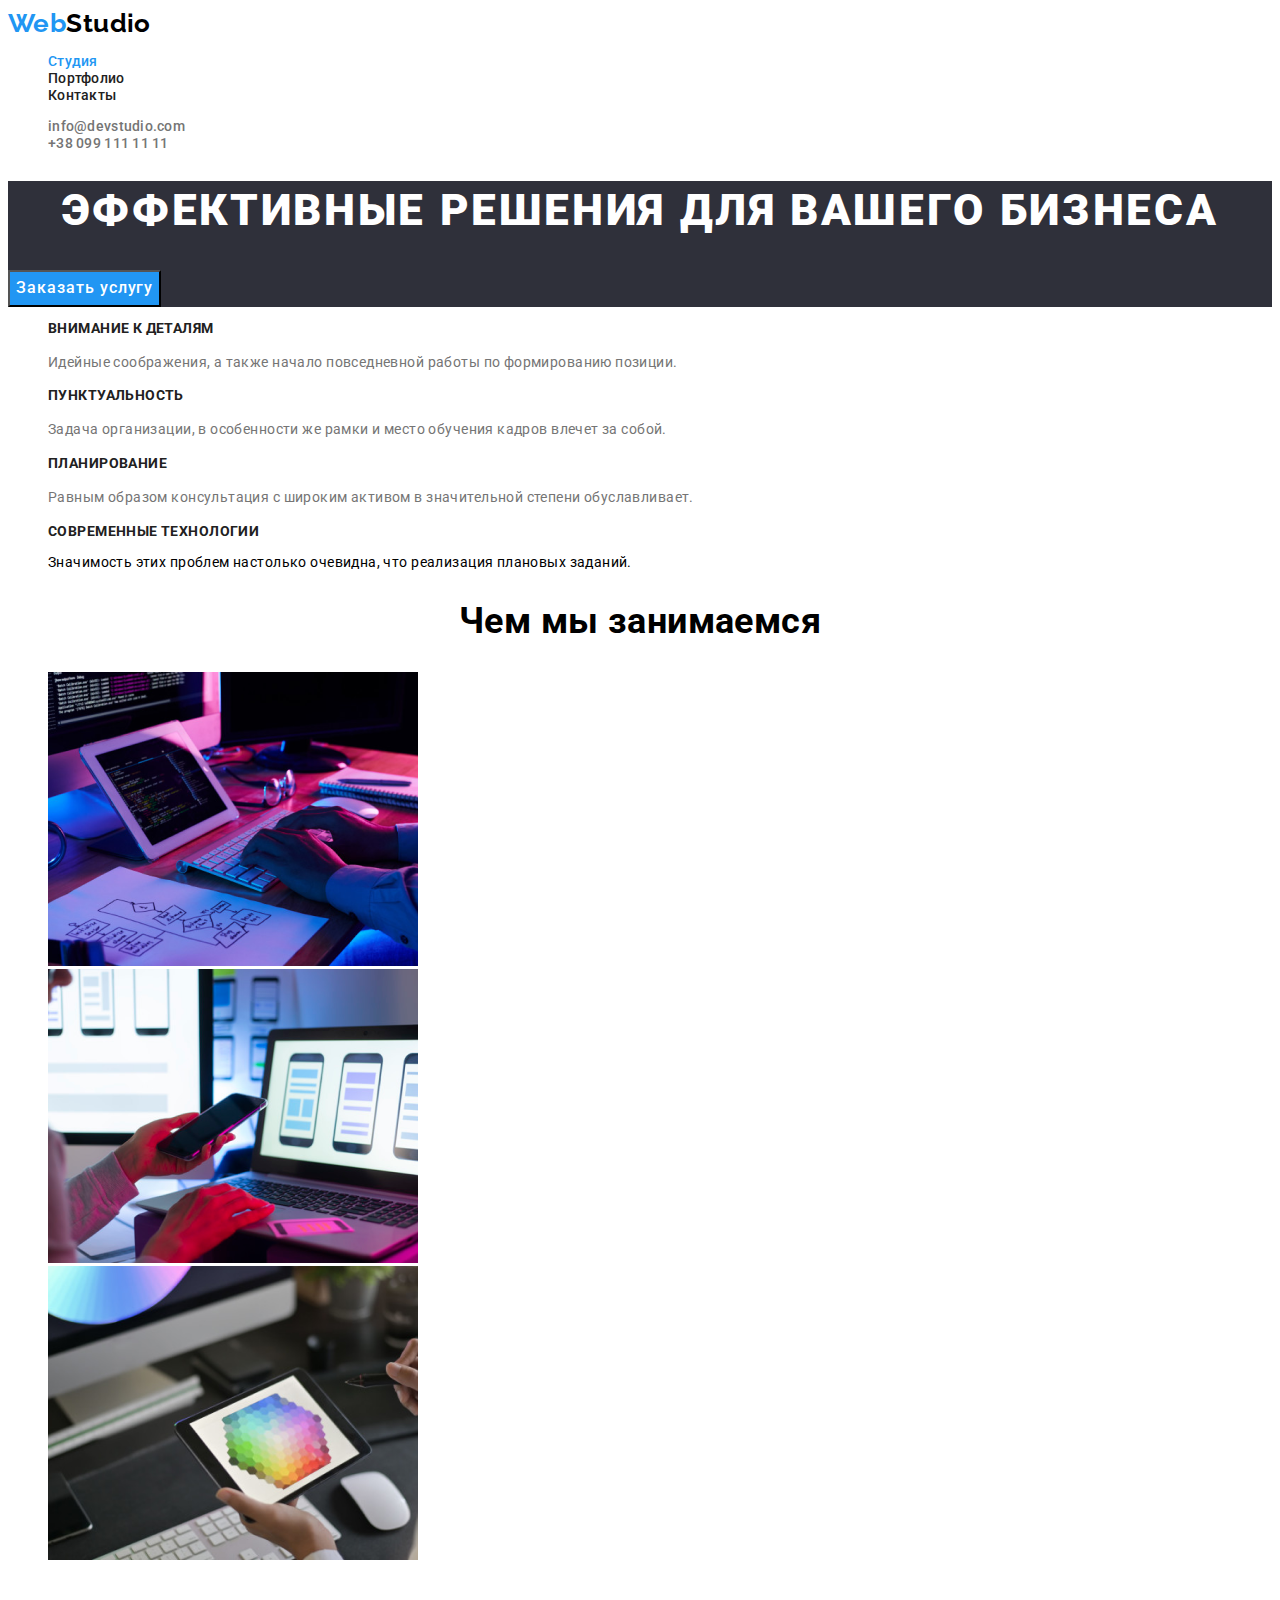
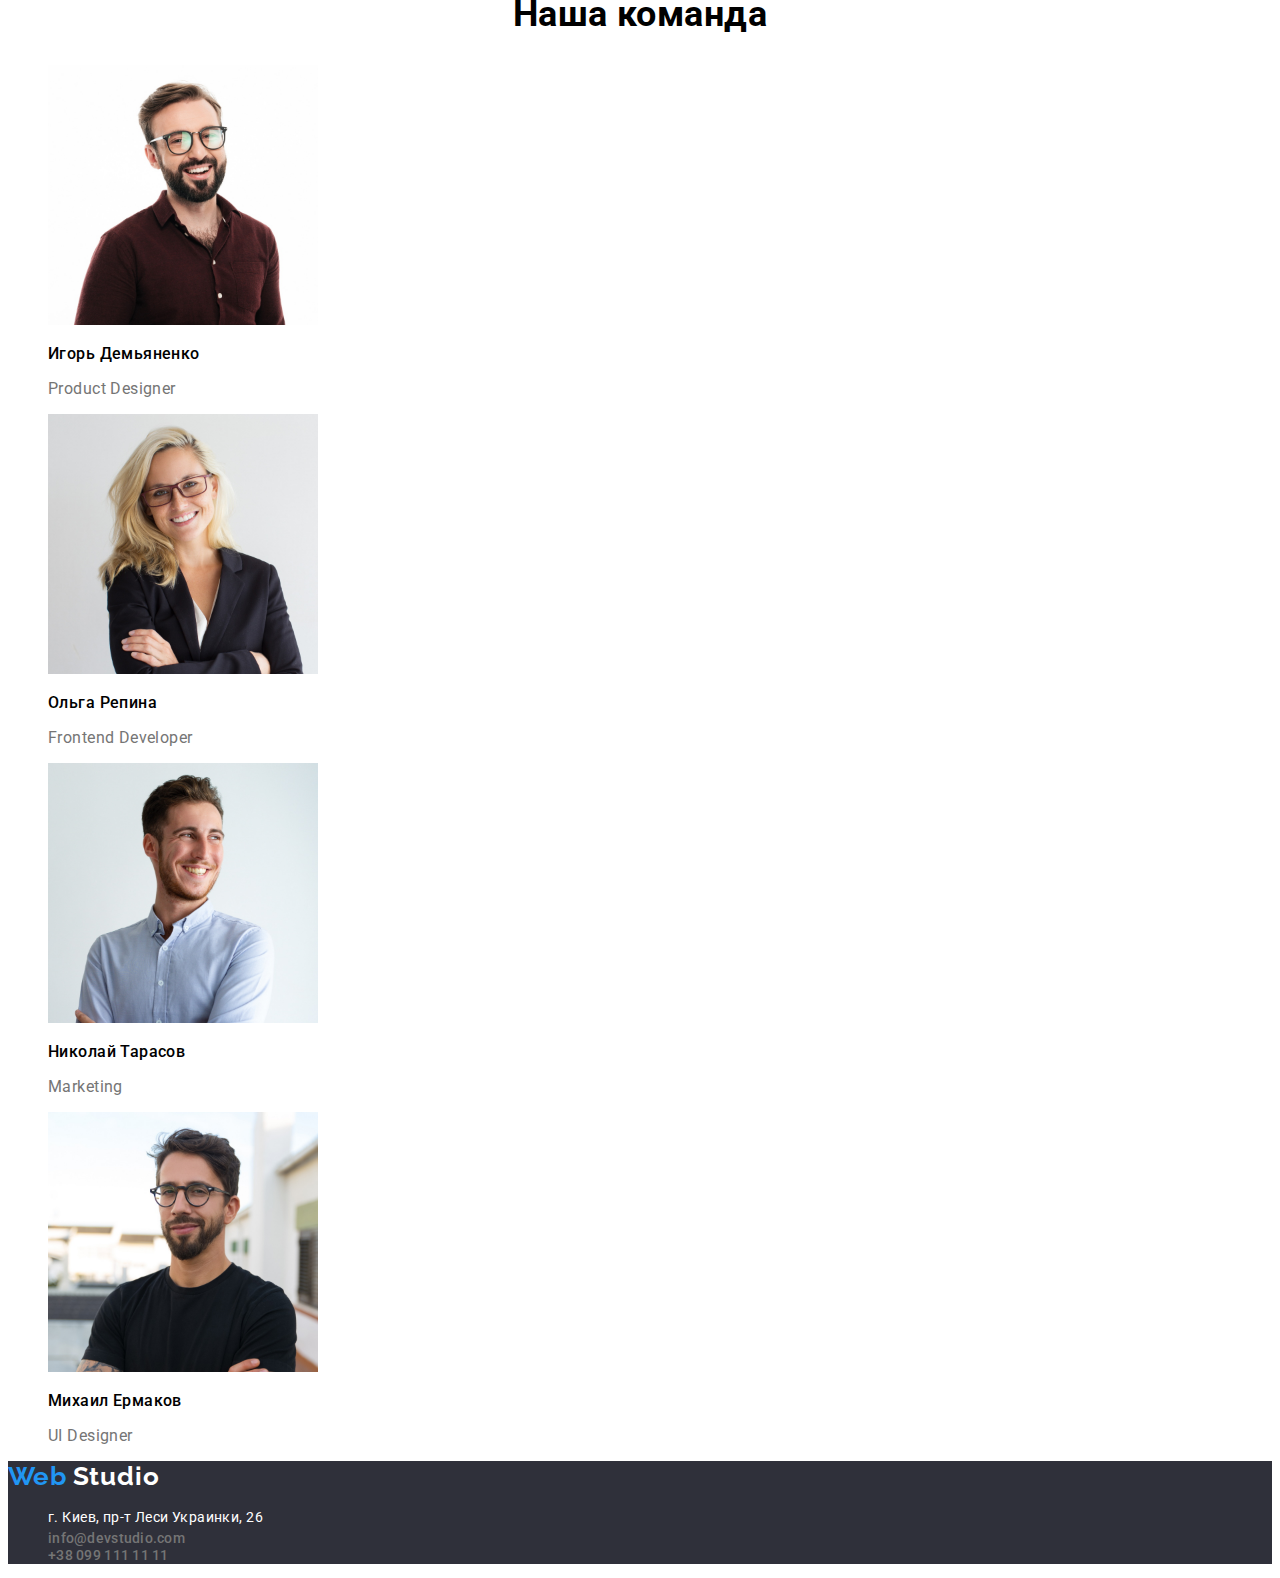
==== index.html @ 1e0f6eb7 "Initial commit" ====
<!DOCTYPE html>
<html lang="ru">
<head>
    <meta charset="UTF-8">
    <meta http-equiv="X-UA-Compatible" content="IE=edge">
    <meta name="viewport" content="width=device-width, initial-scale=1.0">
    <title>Webstudio</title>
    <link rel="preconnect" href="https://fonts.googleapis.com">
    <link rel="preconnect" href="https://fonts.gstatic.com" crossorigin>
    <link href="https://fonts.googleapis.com/css2?family=Raleway:wght@700&family=Roboto:wght@400;500;700;900&display=swap"
        rel="stylesheet">
    <link rel="stylesheet" href="./css/styles.css">
</head>
<body>
    <!--Шапка сайта-->
    <header class="header">
      <nav class="site-nav">
            <a class="logo link" href="./index.html">
              <span class="accent">Web</span>Studio
            </a>
            <ul class="list">
                <li class="nav-list"> <a class="nav-item link current-link" href=""> Студия </a></li>
                <li class="nav-list"> <a class="nav-item link" href="./portfolio.html"> Портфолио </a></li>
                <li class="nav-list"> <a class="nav-item link" href=""> Контакты </a></li>
            
            </ul>
            </nav>

            <ul class="list">
                <li class="contact-list"> <a class="contact-link link" href="mailto:info@devstudio.com ">info@devstudio.com </a></li>
                <li class="contact-list"> <a class="contact-link link" href="tel:+380991111111">+38 099 111 11 11</a></li>
            
            </ul>
       
    </header>
    
    <!--Мейн контент-->
   <main>
        <!--Герой-->
        <section class="section-hero">
            <h1 class=" hero-title">Эффективные решения для вашего бизнеса</h1>
            <button class="btn-light btn" type="button"> Заказать услугу</button> 
        </section>
        
        <!--Особенности-->
        <section class="description">
            <h2 class="visually-hidden" hidden>Особенности</h2>
            <ul class="list">
                <li class="description-link">
                    <h3 class="description-title">Внимание к деталям</h3>
                    <p class="description-text">Идейные соображения, а также начало повседневной работы по формированию позиции.</p>
                </li>
                <li class="description-link">
                    <h3 class="description-title">Пунктуальность</h3>
                    <p class="description-text">Задача организации, в особенности же рамки и место обучения кадров влечет за собой.</p>
                </li>
                <li class="description-link">
                    <h3 class="description-title">Планирование</h3>
                    <p class="description-text">Равным образом консультация с широким активом в значительной степени обуславливает.</p>
                </li>
                <li class="description-link">
                    <h3 class="description-title">Современные технологии</h3>
                    <p class="descriptiont-text">Значимость этих проблем настолько очевидна, что реализация плановых заданий.</p>
                </li>
            </ul>
        </section>
        
        <!--Чем занимаемся-->
        <section class="about">
            <h2 class="section-title">Чем мы занимаемся</h2>
            <ul class="list">
                <li class="about-item">
                    <img class="about-img" src=" ./images/box1.jpg " alt="дизайнерские решения" width="370" height="294">
                </li>
                <li class="about-item">
                    <img class="about-img" src="./images/box2.jpg " alt="мобильные приложения" width="370" height="294">
                </li>
                <li class="about-item">
                    <img class="about-img" src="./images/box3.jpg " alt="дестопные приложения" width="370" height="294">
                </li>
            </ul>
        </section>
        
        <!--Наша команда-->
        <section class="team">
            <h2 class="section-title">Наша команда</h2>
            <ul class="team-list list">
                <li class="team-item">
                    <img class="team-img" src="./images/photo1.img.jpg " alt="Игорь Демьяненко" width="270" height="260">
                    <h3 class="team-name">Игорь Демьяненко</h3>
                    <p class="team-position" lang="en">Product Designer</p>
                </li>
                <li class="team-item">
                    <img class="team-img" src="./images/photo2.img.jpg " alt="Ольга Репина" width="270" height="260">
                    <h3 class="team-name">Ольга Репина</h3>
                    <p class="team-position" lang="en">Frontend Developer</p>
                </li>
                <li class="team-item">
                    <img class="team-img" src=" ./images/photo3.img.jpg " alt="Николай Тарасов" width="270" height="260">
                    <h3 class="team-name">Николай Тарасов</h3>
                    <p class="team-position" lang="en">Marketing</p>
                </li>
                <li class="team-item">
                    <img class="team-img" src=" ./images/photo4.img.jpg " alt="Михаил Ермаков" width="270" height="260">
                    <h3 class="team-name">Михаил Ермаков</h3>
                    <p class="team-position" lang="en">UI Designer</p>
                </li>
            </ul>
        </section>
   </main>

    <!--Футер-->
 <footer class="footer">

    <a class="logo link" href="./index.html">
        <span class="accent">Web</span>  <span class="footer-logo">Studio</span> 
    </a>
   <address class="address">
    <ul class="footer-contsct-list list">
    <li class="footer-contact-item">
      <a class="footer-contact-address link" href="https://goo.gl/maps/xG7EDQAWDE6oh7qR7" target="_blank" rel="noopener noreferrer">г. Киев, пр-т Леси Украинки, 26</a>
    </li>     
    <li class="footer-contact-item"> 
        <a class="contact-link nav-link link" href="mailto:info@devstudio.com ">info@devstudio.com </a>
    </li>
    <li class="footer-contact-item">
         <a class="contact-link nav-link link" href="tel:+380991111111">+38 099 111 11 11</a>
        </li>
    </ul>
 </address>

 </footer>

 </body>
 </html>
---- css/styles.css ----
:root {
--primary-white-color:#FFFFFF;
--logo-color:#000000;
--secondary-text-color:#212121;
--accent-color:#2196F3;
}


 body {
  color: var(--logo-color);
  font-family: 'Roboto';
  font-size: 14px;
  letter-spacing: 0.03em;
  background-color: var(--primary-white-color) 
 }

 .link {
     text-decoration: none;
 }

 .list {
     list-style: none;
 }
 
/* header */
 
 .logo {
    font-family: 'Raleway';
     font-weight: 700;
     font-size: 26px;
     line-height: 1.19;
    color: var(--logo-color) 
 }

.nav-item,
.contact-link {
    font-weight: 500;
    line-height: 1.14;
    letter-spacing: 0.02em;
}
.nav-item {
    color:var(--secondary-text-color)
}

.contact-link {
    color: #757575;
}

.contact-link:focus,
.contact-link:hover{
    color: var(--accent-color);

}
.nav-item:focus,
.nav-item:hover {
    color: var(--accent-color);
}
 .accent {
  color: var(--accent-color);
 }

.current-link {
    color: var(--accent-color)
} 
/* hero */

.section-hero {
    background-color: #2F303A;
}

.hero-title {
  color: var(--primary-white-color);
  font-weight: 900;
  font-size: 44px;
  line-height: 1.36;
  text-align: center;
  text-transform: uppercase;
 letter-spacing: 0.06em;
}
  
.btn,
.btn-light {
       cursor: pointer;
        font-family: inherit;
        font-weight: 500;
        font-size: 16px;
        line-height: 1.88;
        letter-spacing: 0.06em;
        
    }
    
  .btn:hover,
  .btn:focus {
    color:#FFFFFF;
    background-color: #2196F3;
    
}
.btn-light {
    color: #FFFFFF;
    background-color: #2196F3;
}

.visually-hidden {
    position: absolute;
    width: 1px;
    height: 1px;
    margin: -1px;
    border: 0;
    padding: 0;

    white-space: nowrap;
    clip-path: inset(100%);
    clip: rect(0 0 0 0);
    overflow: hidden;
}

/* description */

.description-title {
  font-weight: 700;
  font-size: 14px;
  line-height: 1.14;
  text-transform: uppercase;
  color: var(--secondary-text-color) 
}

.description-text {
  color: #757575;
  line-height: 1.71;
}

/* team */

.section-title {
       font-size: 36px;
      line-height: 1.17;
      text-align: center;     
}

.team-name {
      font-weight: 500;
      font-size: 16px;
      line-height: 1.19;     
}

.team-position {
      color: #757575;
      font-size: 16px;
      line-height: 1.19;       
}

 
/* footer */

.footer {
    background-color: #2F303A
}
.address {
    font-style: normal;
}

.footer-contact-address {
    color: var(--primary-white-color);
    line-height: 1.71;
    letter-spacing: 0.03em;
}

.footer-logo {
       font-family: 'Raleway';
       font-weight: 700;
      font-size: 26px;
      line-height: 1.19x;
      letter-spacing: 0.03em;
      color:var(--primary-white-color)
}


/* portfolio */

.card-title {
   font-weight: 700;
    font-size: 18px;
    line-height: 2;
    letter-spacing: 0.06em;
    color: var(--logo-color)
}

.card-text {
    color: #757575;
    font-size: 16px;
    line-height: 1.88;
}
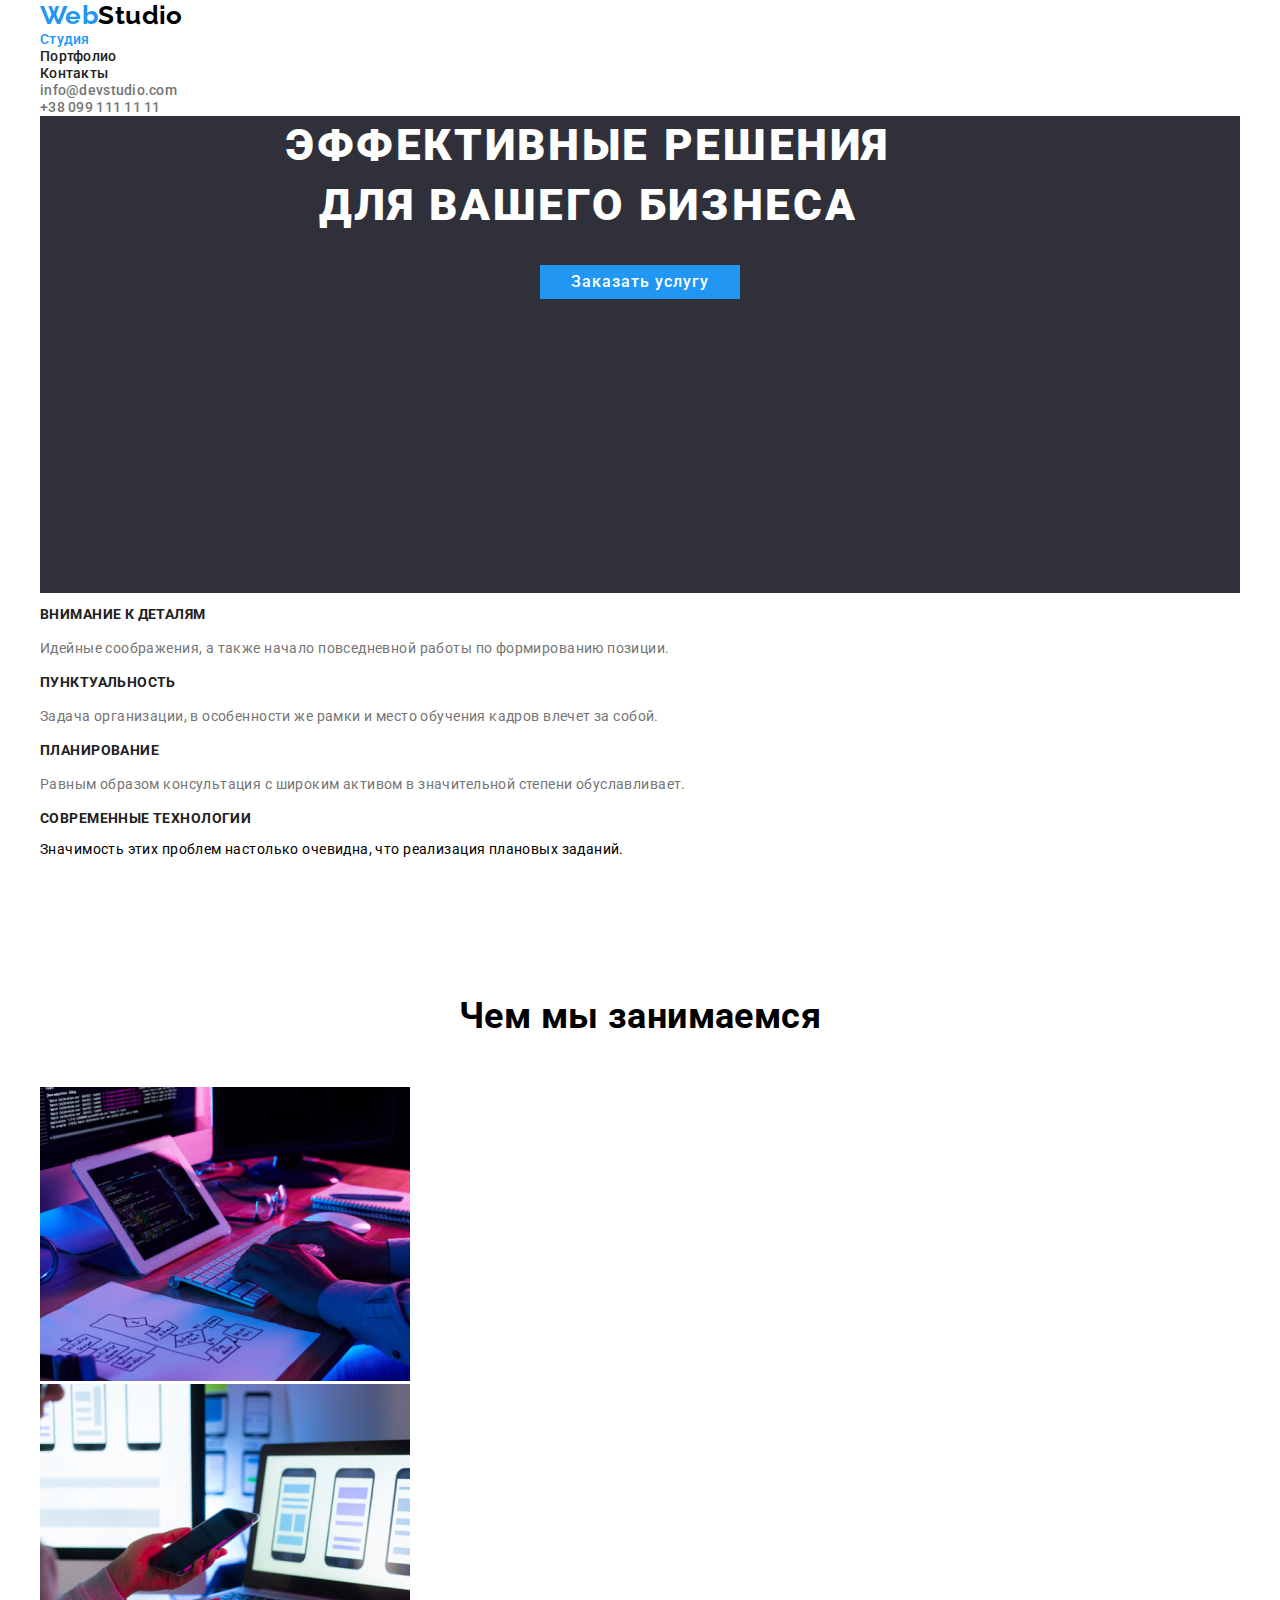
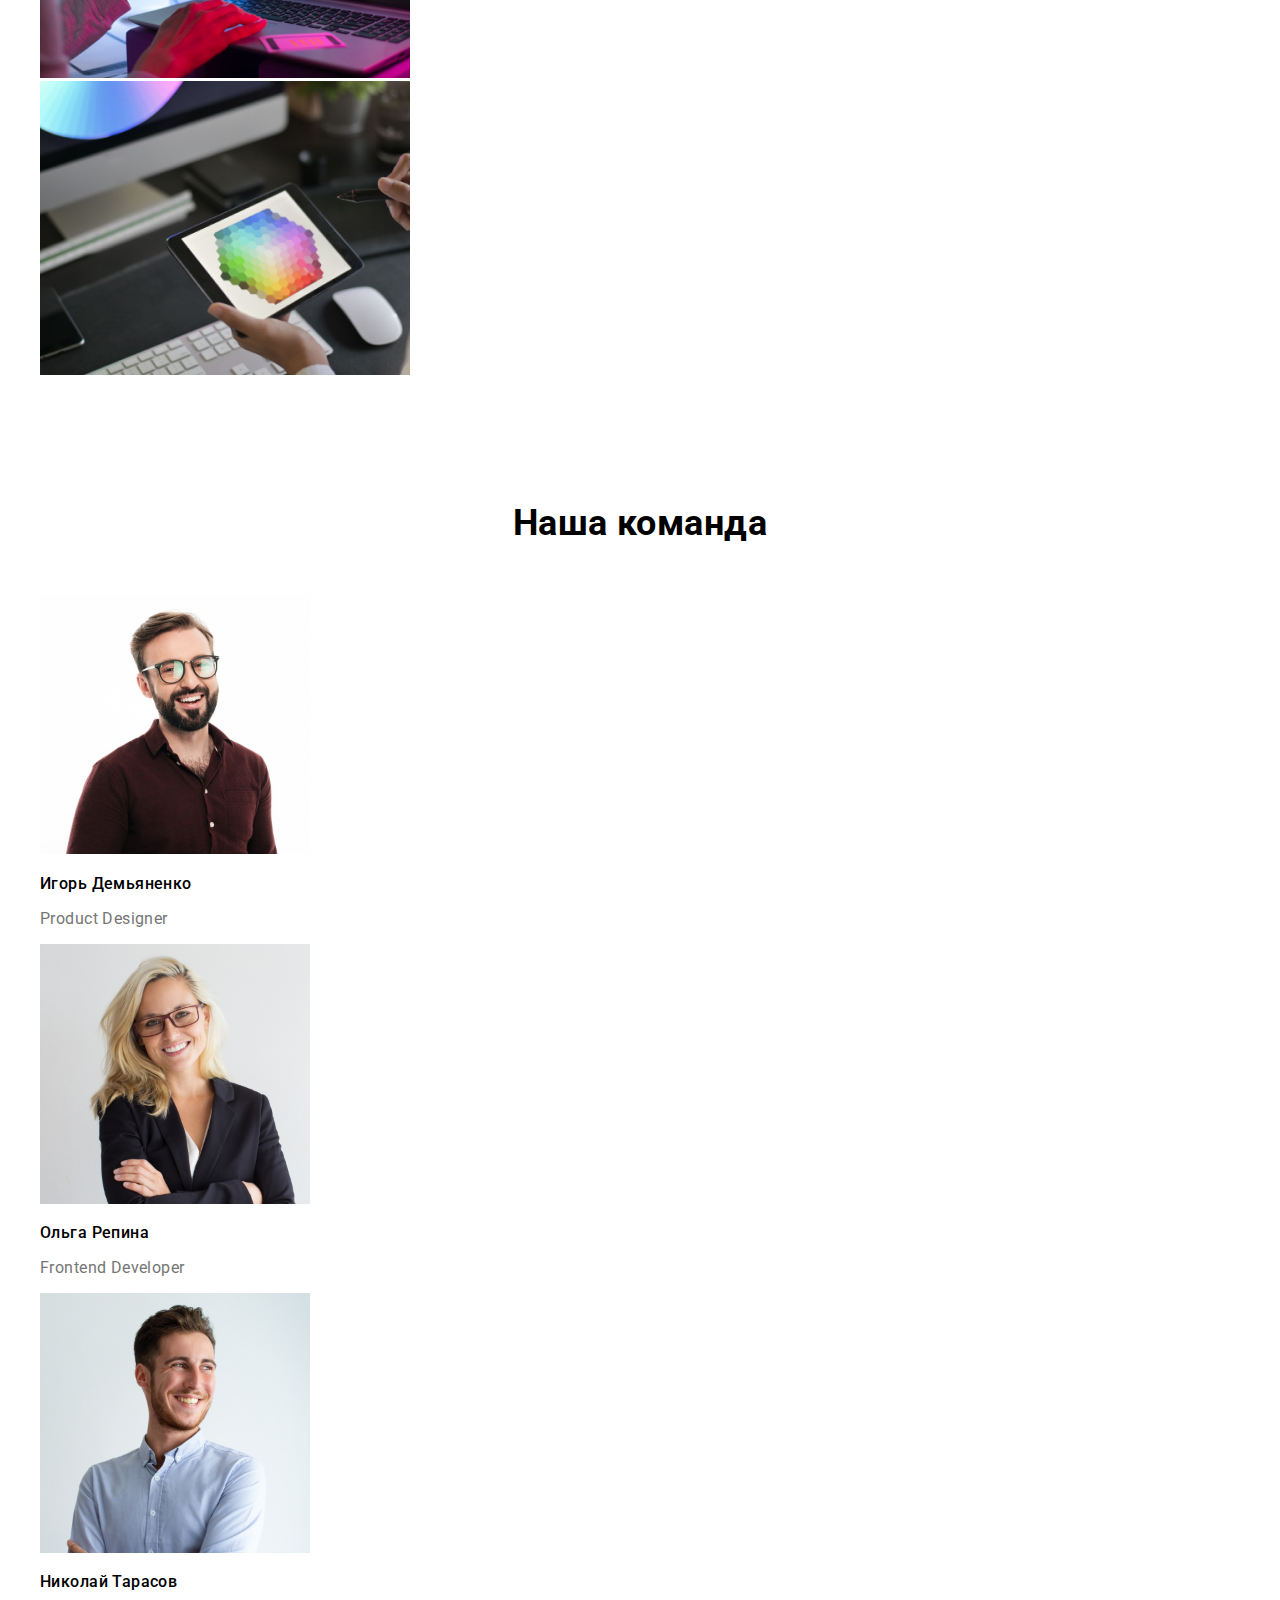
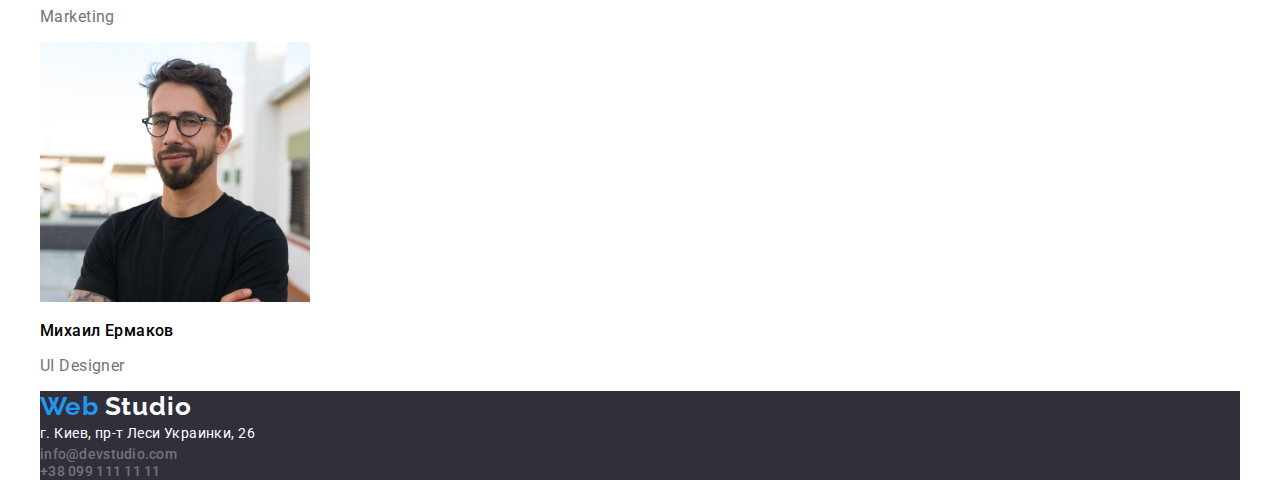
==== commit 7debcce0: "add normalize" ====
--- a/index.html
+++ b/index.html
@@ -7,67 +7,75 @@
     <title>Webstudio</title>
     <link rel="preconnect" href="https://fonts.googleapis.com">
     <link rel="preconnect" href="https://fonts.gstatic.com" crossorigin>
-    <link href="https://fonts.googleapis.com/css2?family=Raleway:wght@700&family=Roboto:wght@400;500;700;900&display=swap"
-        rel="stylesheet">
+    <link href="https://fonts.googleapis.com/css2?family=Raleway:wght@700&family=Roboto:wght@400;500;700;900&display=swap" rel="stylesheet">
+    <link rel="stylesheet" href="https://cdnjs.cloudflare.com/ajax/libs/modern-normalize/1.0.0/modern-normalize.min.css"
+     />
     <link rel="stylesheet" href="./css/styles.css">
 </head>
 <body>
+    
+  <div class="container">
     <!--Шапка сайта-->
     <header class="header">
-      <nav class="site-nav">
+        <nav class="site-nav">
             <a class="logo link" href="./index.html">
-              <span class="accent">Web</span>Studio
+                <span class="accent">Web</span>Studio
             </a>
             <ul class="list">
                 <li class="nav-list"> <a class="nav-item link current-link" href=""> Студия </a></li>
                 <li class="nav-list"> <a class="nav-item link" href="./portfolio.html"> Портфолио </a></li>
                 <li class="nav-list"> <a class="nav-item link" href=""> Контакты </a></li>
-            
+    
             </ul>
-            </nav>
-
-            <ul class="list">
-                <li class="contact-list"> <a class="contact-link link" href="mailto:info@devstudio.com ">info@devstudio.com </a></li>
-                <li class="contact-list"> <a class="contact-link link" href="tel:+380991111111">+38 099 111 11 11</a></li>
-            
-            </ul>
-       
+        </nav>
+    
+        <ul class="list">
+            <li class="contact-list"> <a class="contact-link link" href="mailto:info@devstudio.com ">info@devstudio.com </a>
+            </li>
+            <li class="contact-list"> <a class="contact-link link" href="tel:+380991111111">+38 099 111 11 11</a></li>
+    
+        </ul>
+    
     </header>
     
     <!--Мейн контент-->
-   <main>
+    <main>
         <!--Герой-->
         <section class="section-hero">
             <h1 class=" hero-title">Эффективные решения для вашего бизнеса</h1>
-            <button class="btn-light btn" type="button"> Заказать услугу</button> 
+            <button class="btn-light btn" type="button"> Заказать услугу</button>
         </section>
-        
+    
         <!--Особенности-->
         <section class="description">
             <h2 class="visually-hidden" hidden>Особенности</h2>
             <ul class="list">
                 <li class="description-link">
                     <h3 class="description-title">Внимание к деталям</h3>
-                    <p class="description-text">Идейные соображения, а также начало повседневной работы по формированию позиции.</p>
+                    <p class="description-text">Идейные соображения, а также начало повседневной работы по формированию
+                        позиции.</p>
                 </li>
                 <li class="description-link">
                     <h3 class="description-title">Пунктуальность</h3>
-                    <p class="description-text">Задача организации, в особенности же рамки и место обучения кадров влечет за собой.</p>
+                    <p class="description-text">Задача организации, в особенности же рамки и место обучения кадров влечет за
+                        собой.</p>
                 </li>
                 <li class="description-link">
                     <h3 class="description-title">Планирование</h3>
-                    <p class="description-text">Равным образом консультация с широким активом в значительной степени обуславливает.</p>
+                    <p class="description-text">Равным образом консультация с широким активом в значительной степени
+                        обуславливает.</p>
                 </li>
                 <li class="description-link">
                     <h3 class="description-title">Современные технологии</h3>
-                    <p class="descriptiont-text">Значимость этих проблем настолько очевидна, что реализация плановых заданий.</p>
+                    <p class="descriptiont-text">Значимость этих проблем настолько очевидна, что реализация плановых
+                        заданий.</p>
                 </li>
             </ul>
         </section>
-        
+    
         <!--Чем занимаемся-->
         <section class="about">
-            <h2 class="section-title">Чем мы занимаемся</h2>
+            <h2 class="about-title">Чем мы занимаемся</h2>
             <ul class="list">
                 <li class="about-item">
                     <img class="about-img" src=" ./images/box1.jpg " alt="дизайнерские решения" width="370" height="294">
@@ -80,10 +88,10 @@
                 </li>
             </ul>
         </section>
-        
+    
         <!--Наша команда-->
         <section class="team">
-            <h2 class="section-title">Наша команда</h2>
+            <h2 class="team-title">Наша команда</h2>
             <ul class="team-list list">
                 <li class="team-item">
                     <img class="team-img" src="./images/photo1.img.jpg " alt="Игорь Демьяненко" width="270" height="260">
@@ -107,29 +115,32 @@
                 </li>
             </ul>
         </section>
-   </main>
+    </main>
+    
+    <!--Футер-->
+    <footer class="footer">
+    
+        <a class="logo link" href="./index.html">
+            <span class="accent">Web</span> <span class="footer-logo">Studio</span>
+        </a>
+        <address class="address">
+            <ul class="footer-contsct-list list">
+                <li class="footer-contact-item">
+                    <a class="footer-contact-address link" href="https://goo.gl/maps/xG7EDQAWDE6oh7qR7" target="_blank"
+                        rel="noopener noreferrer">г. Киев, пр-т Леси Украинки, 26</a>
+                </li>
+                <li class="footer-contact-item">
+                    <a class="contact-link nav-link link" href="mailto:info@devstudio.com ">info@devstudio.com </a>
+                </li>
+                <li class="footer-contact-item">
+                    <a class="contact-link nav-link link" href="tel:+380991111111">+38 099 111 11 11</a>
+                </li>
+            </ul>
+        </address>
+    
+    </footer>
 
-    <!--Футер-->
- <footer class="footer">
-
-    <a class="logo link" href="./index.html">
-        <span class="accent">Web</span>  <span class="footer-logo">Studio</span> 
-    </a>
-   <address class="address">
-    <ul class="footer-contsct-list list">
-    <li class="footer-contact-item">
-      <a class="footer-contact-address link" href="https://goo.gl/maps/xG7EDQAWDE6oh7qR7" target="_blank" rel="noopener noreferrer">г. Киев, пр-т Леси Украинки, 26</a>
-    </li>     
-    <li class="footer-contact-item"> 
-        <a class="contact-link nav-link link" href="mailto:info@devstudio.com ">info@devstudio.com </a>
-    </li>
-    <li class="footer-contact-item">
-         <a class="contact-link nav-link link" href="tel:+380991111111">+38 099 111 11 11</a>
-        </li>
-    </ul>
- </address>
-
- </footer>
-
+    
+  </div>
  </body>
  </html>--- a/css/styles.css
+++ b/css/styles.css
@@ -1,3 +1,25 @@
+html {
+    box-sizing: border-box;
+}
+
+.container {
+    width: 1230px;
+    padding-left: 15px;
+    padding-right: 15px;
+    margin: 0 auto;
+}
+
+
+
+
+*,
+*::before,
+*::after {
+    box-sizing: inherit;
+}
+
+
+
 :root {
 --primary-white-color:#FFFFFF;
 --logo-color:#000000;
@@ -7,6 +29,7 @@
 
 
  body {
+    margin: 0;
   color: var(--logo-color);
   font-family: 'Roboto';
   font-size: 14px;
@@ -19,13 +42,17 @@
  }
 
  .list {
+     padding: 0;
+     margin: 0;
      list-style: none;
  }
  
 /* header */
  
+
  .logo {
-    font-family: 'Raleway';
+    width: 145px;
+     font-family: 'Raleway'; 
      font-weight: 700;
      font-size: 26px;
      line-height: 1.19;
@@ -62,24 +89,32 @@
 .current-link {
     color: var(--accent-color)
 } 
+
+
 /* hero */
 
 .section-hero {
     background-color: #2F303A;
+    text-align: center;
+    padding-bottom: 94px;
 }
 
 .hero-title {
+    width: 696px;
+    margin-top: 0px;
+    margin-left: 200px;
+    margin-bottom: 30px;
   color: var(--primary-white-color);
   font-weight: 900;
   font-size: 44px;
   line-height: 1.36;
-  text-align: center;
-  text-transform: uppercase;
+ text-transform: uppercase;
  letter-spacing: 0.06em;
 }
   
 .btn,
 .btn-light {
+    border: 1px solid transparent;
        cursor: pointer;
         font-family: inherit;
         font-weight: 500;
@@ -96,6 +131,8 @@
     
 }
 .btn-light {
+    width: 200px;
+    margin-bottom: 200px;
     color: #FFFFFF;
     background-color: #2196F3;
 }
@@ -116,7 +153,13 @@
 
 /* description */
 
+.description {
+    width: 1170px;
+    padding-bottom: 94px;
+}
+
 .description-title {
+  margin-bottom: 10px;
   font-weight: 700;
   font-size: 14px;
   line-height: 1.14;
@@ -129,15 +172,39 @@
   line-height: 1.71;
 }
 
+/* about */
+
+.about {
+    padding-bottom: 94px;
+}
+.about-title {
+    width: 376px;
+    margin-left: 412px;
+    margin-bottom: 50px;
+}
+
+
 /* team */
 
-.section-title {
-       font-size: 36px;
+.team {
+    padding-bottom: 0;
+}
+
+.team-title {
+    width: 264px;
+    margin-left: 468px;
+    margin-bottom: 50px;
+}
+
+.about-title,
+.team-title {
+      font-size: 36px;
       line-height: 1.17;
       text-align: center;     
 }
 
 .team-name {
+
       font-weight: 500;
       font-size: 16px;
       line-height: 1.19;     
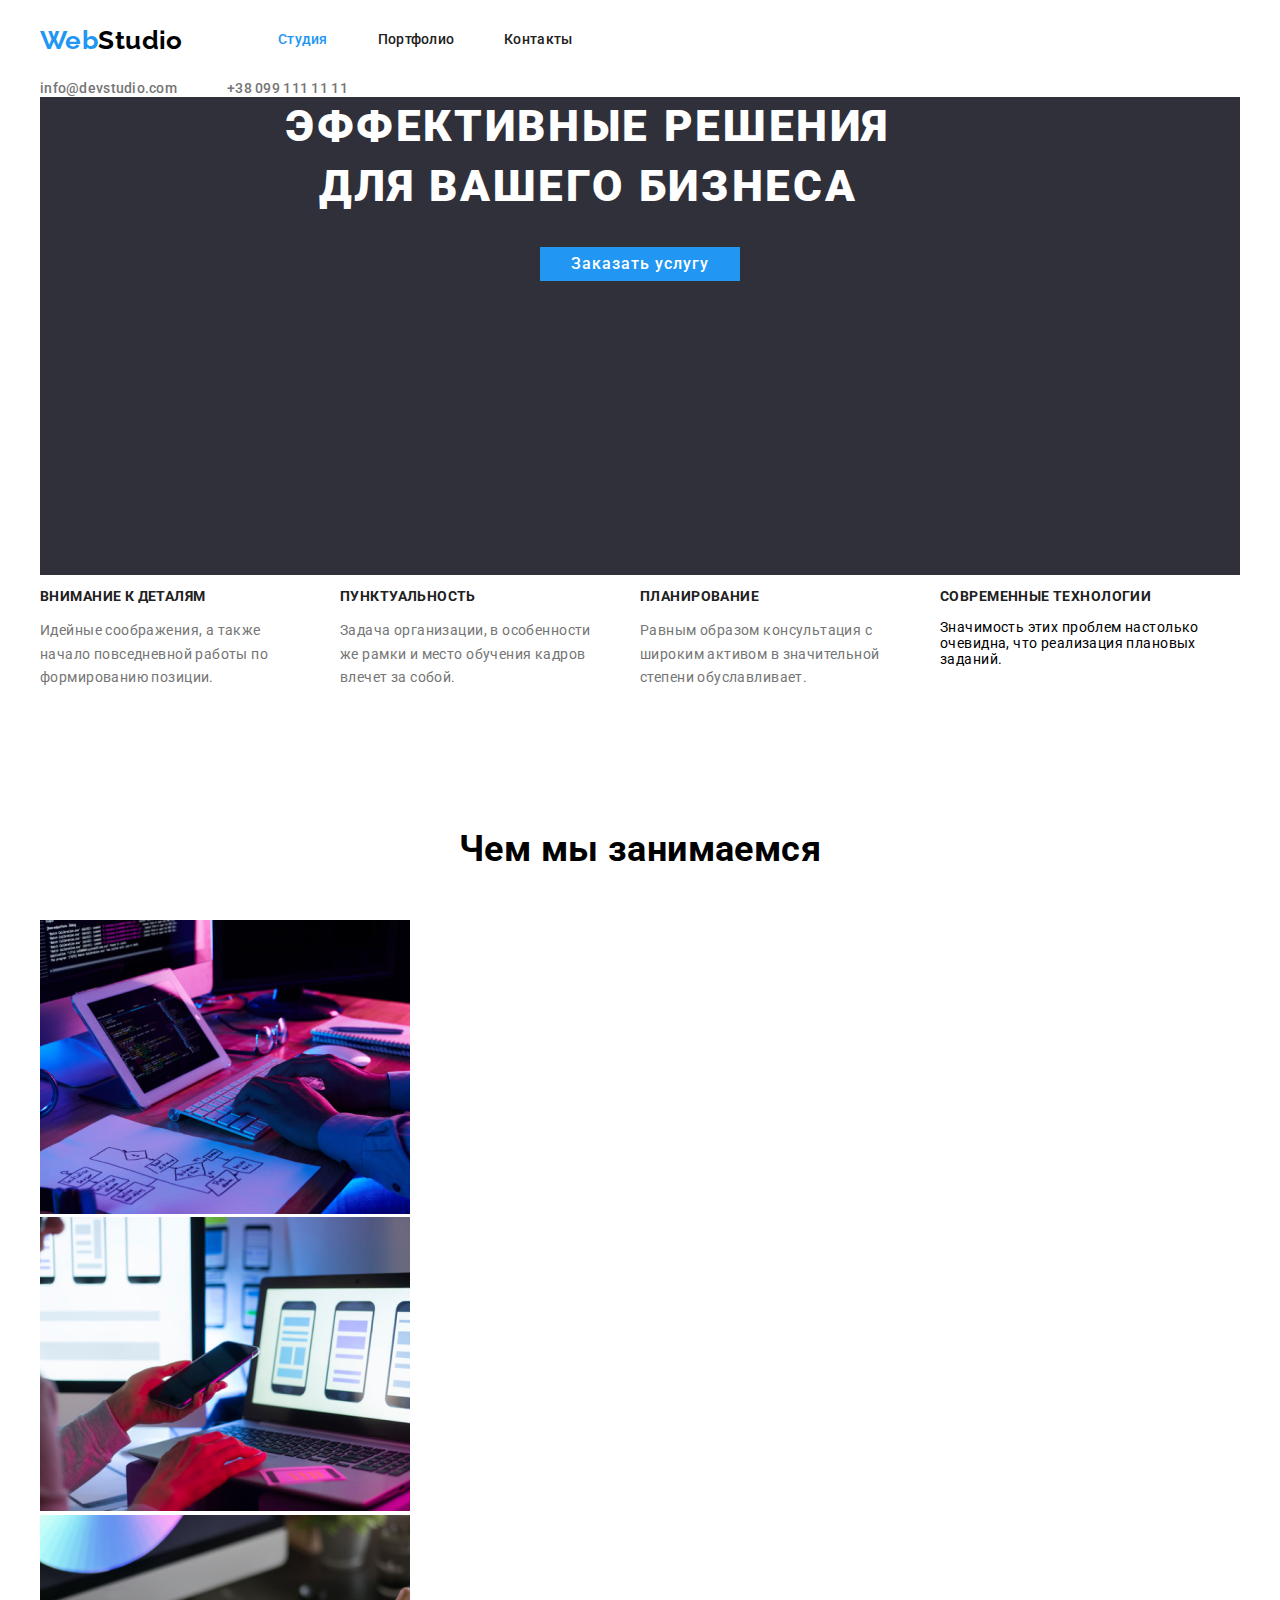
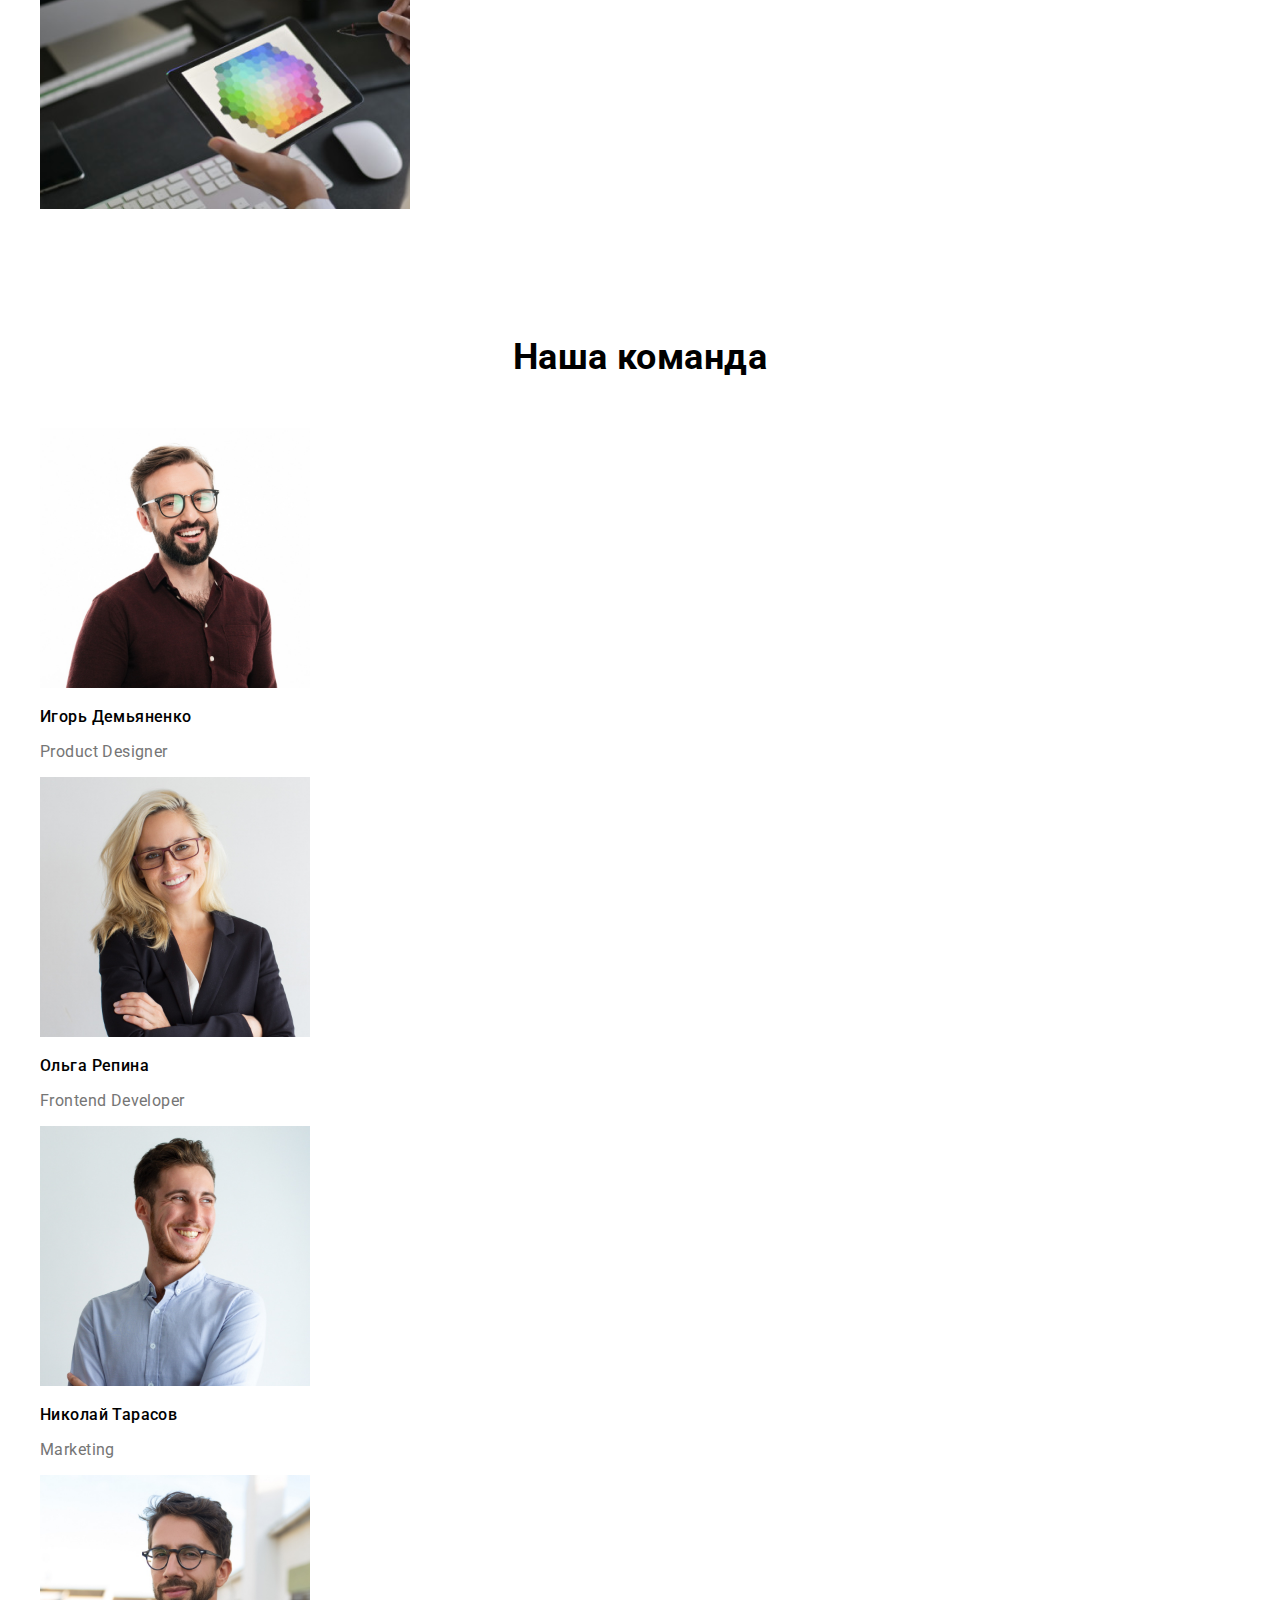
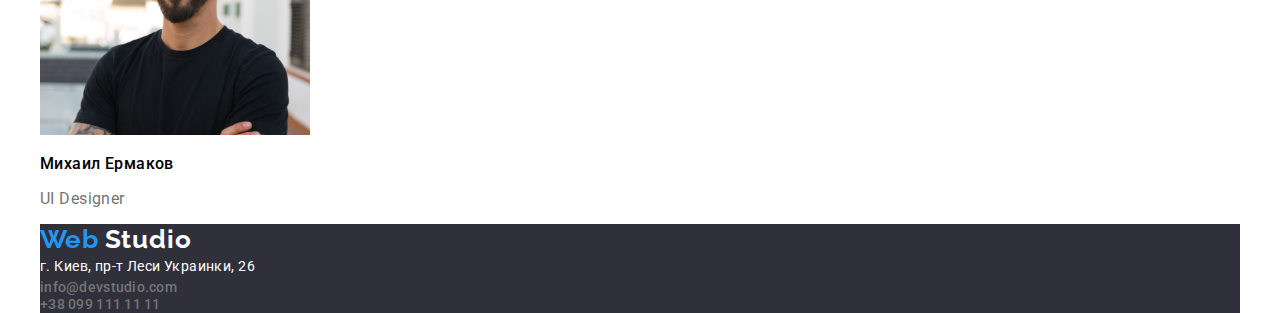
==== commit cee1d58a: "add css" ====
--- a/index.html
+++ b/index.html
@@ -21,22 +21,23 @@
             <a class="logo link" href="./index.html">
                 <span class="accent">Web</span>Studio
             </a>
-            <ul class="list">
+            <ul class="nav-lists list">
                 <li class="nav-list"> <a class="nav-item link current-link" href=""> Студия </a></li>
                 <li class="nav-list"> <a class="nav-item link" href="./portfolio.html"> Портфолио </a></li>
                 <li class="nav-list"> <a class="nav-item link" href=""> Контакты </a></li>
     
             </ul>
         </nav>
-    
-        <ul class="list">
-            <li class="contact-list"> <a class="contact-link link" href="mailto:info@devstudio.com ">info@devstudio.com </a>
-            </li>
-            <li class="contact-list"> <a class="contact-link link" href="tel:+380991111111">+38 099 111 11 11</a></li>
-    
-        </ul>
-    
-    </header>
+
+            <ul class="contact-nav list">
+                <li class="contact-list"> <a class="contact-link link" href="mailto:info@devstudio.com ">info@devstudio.com </a>
+                </li>
+                <li class="contact-list"> <a class="contact-link link" href="tel:+380991111111">+38 099 111 11 11</a>
+                </li>
+            
+            </ul>
+        
+        </header>
     
     <!--Мейн контент-->
     <main>
@@ -49,7 +50,7 @@
         <!--Особенности-->
         <section class="description">
             <h2 class="visually-hidden" hidden>Особенности</h2>
-            <ul class="list">
+            <ul class="description-lists list">
                 <li class="description-link">
                     <h3 class="description-title">Внимание к деталям</h3>
                     <p class="description-text">Идейные соображения, а также начало повседневной работы по формированию
--- a/css/styles.css
+++ b/css/styles.css
@@ -49,6 +49,12 @@
  
 /* header */
  
+.site-nav {
+    display: flex;
+    align-items: center;
+}
+
+
 
  .logo {
     width: 145px;
@@ -59,6 +65,24 @@
     color: var(--logo-color) 
  }
 
+.nav-lists {
+    display: flex;
+    margin-left: 93px;
+}
+
+
+.nav-list:not(:last-child) {
+    margin-right: 50px;
+
+}
+.nav-lists .nav-item {
+ padding-top: 32px; 
+ padding-bottom: 32px;
+ display: block
+
+
+}
+   
 .nav-item,
 .contact-link {
     font-weight: 500;
@@ -66,7 +90,18 @@
     letter-spacing: 0.02em;
 }
 .nav-item {
-    color:var(--secondary-text-color)
+    color :var(--secondary-text-color)
+}
+
+
+
+
+.contact-nav {
+    display: flex;
+}
+
+.contact-list + .contact-list {
+    margin-left: 50px;
 }
 
 .contact-link {
@@ -90,6 +125,7 @@
     color: var(--accent-color)
 } 
 
+ 
 
 /* hero */
 
@@ -153,10 +189,20 @@
 
 /* description */
 
+
+.description-lists {
+    display: flex;
+    flex-wrap: wrap;
+}
+
+
+
 .description {
-    width: 1170px;
+    width: 1170px; 
     padding-bottom: 94px;
 }
+
+
 
 .description-title {
   margin-bottom: 10px;
@@ -167,11 +213,21 @@
   color: var(--secondary-text-color) 
 }
 
+
+
 .description-text {
   color: #757575;
   line-height: 1.71;
 }
 
+.description-link {
+    width: 270px;
+    margin-right: 30px;
+}
+
+.description-link:nth-child(4n) {
+    margin-right: 0px;
+}
 /* about */
 
 .about {
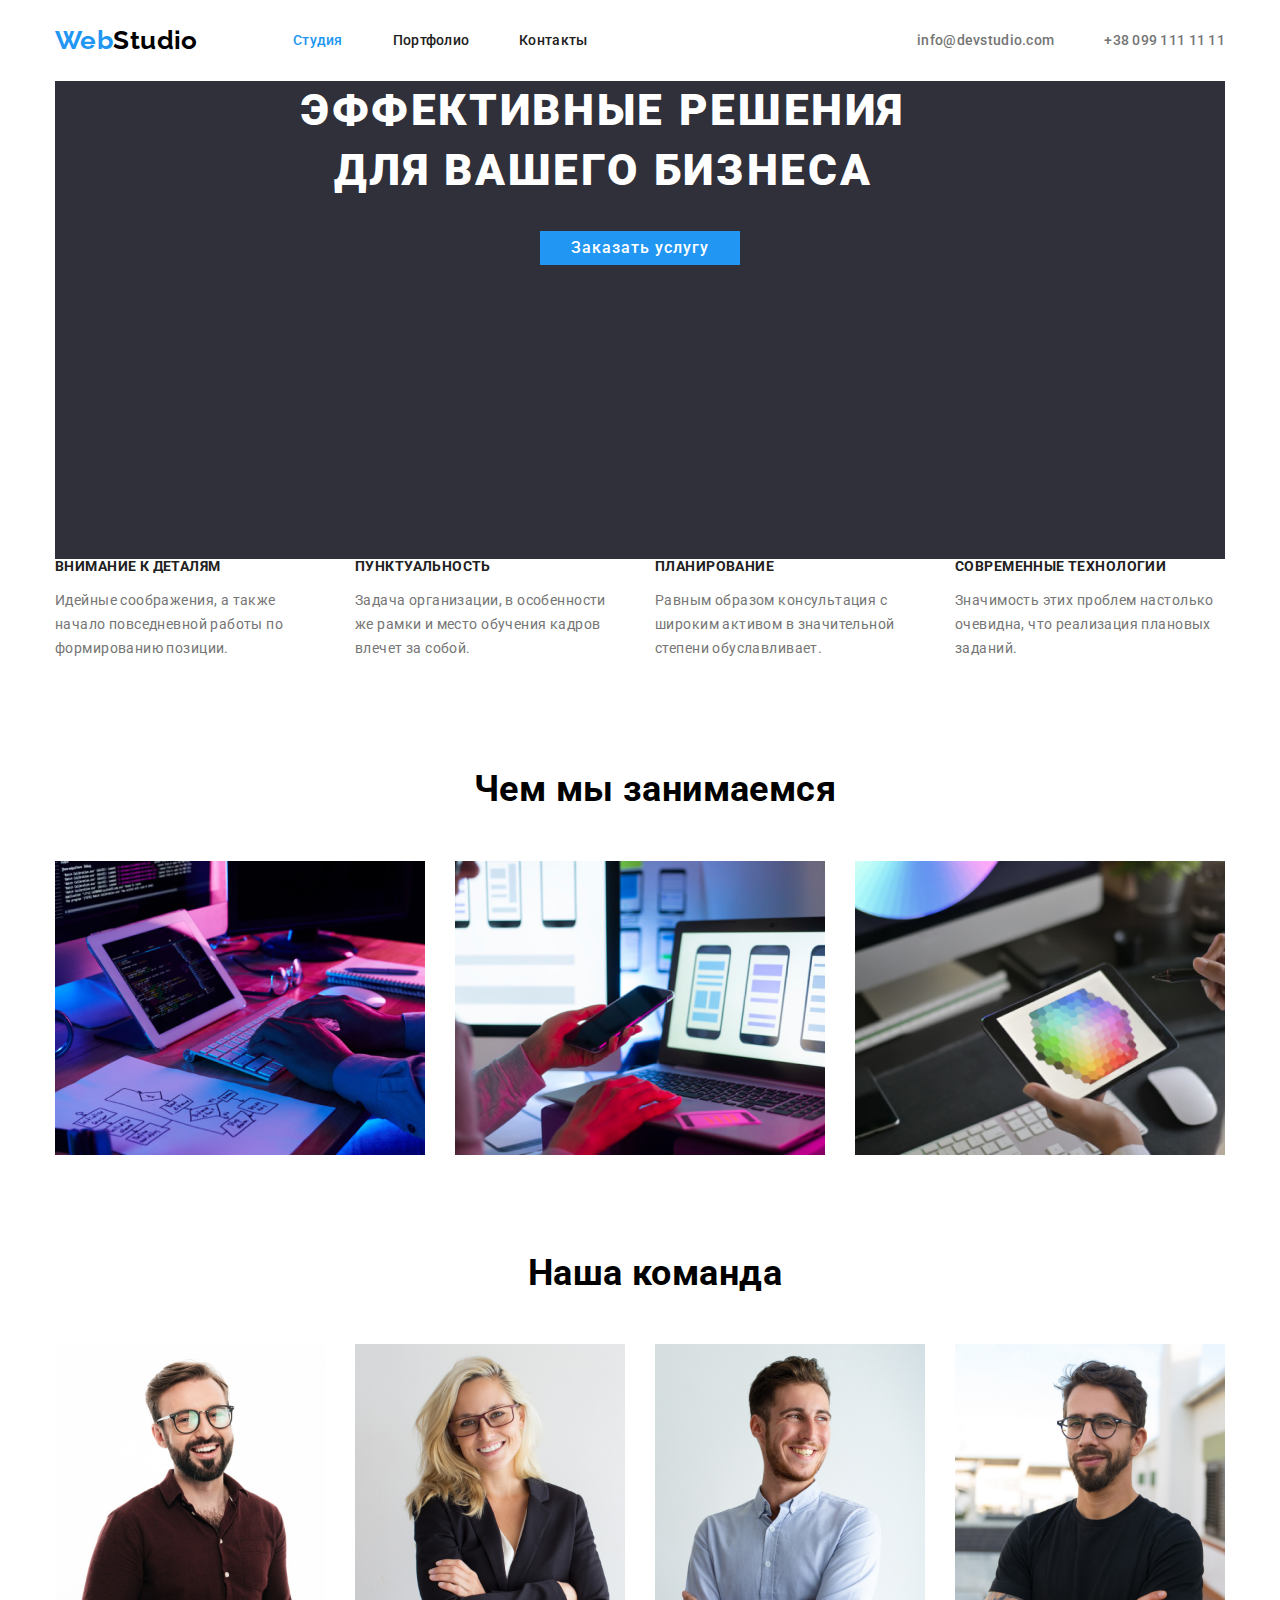
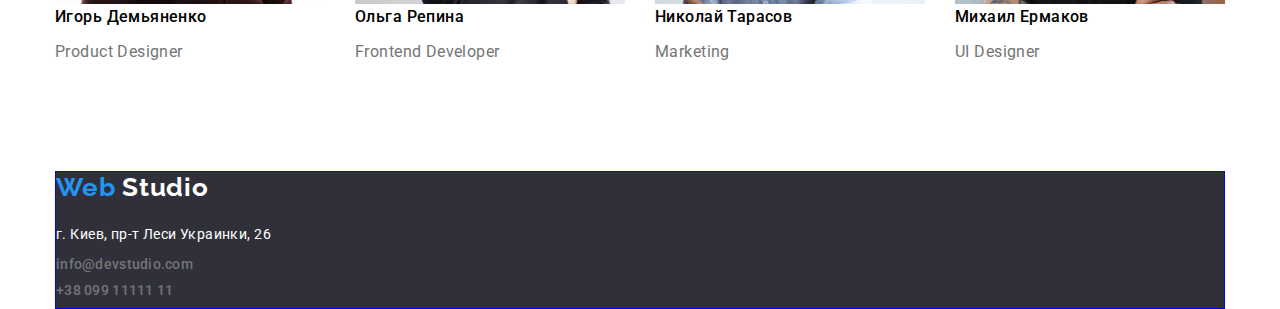
==== commit ab280cdc: "add css" ====
--- a/index.html
+++ b/index.html
@@ -17,6 +17,9 @@
   <div class="container">
     <!--Шапка сайта-->
     <header class="header">
+        
+        <div class="contacts">
+
         <nav class="site-nav">
             <a class="logo link" href="./index.html">
                 <span class="accent">Web</span>Studio
@@ -29,13 +32,14 @@
             </ul>
         </nav>
 
+
             <ul class="contact-nav list">
                 <li class="contact-list"> <a class="contact-link link" href="mailto:info@devstudio.com ">info@devstudio.com </a>
                 </li>
                 <li class="contact-list"> <a class="contact-link link" href="tel:+380991111111">+38 099 111 11 11</a>
                 </li>
-            
-            </ul>
+               </ul>
+           </div>
         
         </header>
     
@@ -68,8 +72,7 @@
                 </li>
                 <li class="description-link">
                     <h3 class="description-title">Современные технологии</h3>
-                    <p class="descriptiont-text">Значимость этих проблем настолько очевидна, что реализация плановых
-                        заданий.</p>
+                    <p class="description-text">Значимость этих проблем настолько очевидна, что реализация плановых заданий.</p>
                 </li>
             </ul>
         </section>
@@ -77,7 +80,7 @@
         <!--Чем занимаемся-->
         <section class="about">
             <h2 class="about-title">Чем мы занимаемся</h2>
-            <ul class="list">
+            <ul class="about-list list">
                 <li class="about-item">
                     <img class="about-img" src=" ./images/box1.jpg " alt="дизайнерские решения" width="370" height="294">
                 </li>
@@ -121,26 +124,30 @@
     <!--Футер-->
     <footer class="footer">
     
-        <a class="logo link" href="./index.html">
-            <span class="accent">Web</span> <span class="footer-logo">Studio</span>
-        </a>
+        <div class="footer-logo">
+            <a class="logo link" href="./index.html">
+                <span class="accent">Web</span> <span class="footer-logo">Studio</span>
+            </a>
+        </div>
+    
         <address class="address">
             <ul class="footer-contsct-list list">
                 <li class="footer-contact-item">
                     <a class="footer-contact-address link" href="https://goo.gl/maps/xG7EDQAWDE6oh7qR7" target="_blank"
-                        rel="noopener noreferrer">г. Киев, пр-т Леси Украинки, 26</a>
+                        rel="noopener noreferrer">г. Киев, пр-т Леси Украинки, 26
+                    </a>
                 </li>
                 <li class="footer-contact-item">
                     <a class="contact-link nav-link link" href="mailto:info@devstudio.com ">info@devstudio.com </a>
                 </li>
                 <li class="footer-contact-item">
-                    <a class="contact-link nav-link link" href="tel:+380991111111">+38 099 111 11 11</a>
+                    <a class="contact-link nav-link link" href="tel:+380991111111">+38 099 11111 11</a>
                 </li>
             </ul>
         </address>
     
+    
     </footer>
-
     
   </div>
  </body>
--- a/css/styles.css
+++ b/css/styles.css
@@ -3,10 +3,12 @@
 }
 
 .container {
-    width: 1230px;
+    width: 1200px;
     padding-left: 15px;
     padding-right: 15px;
-    margin: 0 auto;
+    margin-left: 15px;
+    margin-right: 15px;
+    margin: auto;
 }
 
 
@@ -29,12 +31,12 @@
 
 
  body {
-    margin: 0;
-  color: var(--logo-color);
-  font-family: 'Roboto';
-  font-size: 14px;
-  letter-spacing: 0.03em;
-  background-color: var(--primary-white-color) 
+   margin: 0;
+   color: var(--logo-color);
+   font-family: 'Roboto';
+   font-size: 14px;
+   letter-spacing: 0.03em;
+   background-color: var(--primary-white-color) 
  }
 
  .link {
@@ -47,6 +49,12 @@
      list-style: none;
  }
  
+ h1, 
+ h2, 
+ h3 {
+   padding: 0;
+   margin: 0;
+ }
 /* header */
  
 .site-nav {
@@ -57,12 +65,12 @@
 
 
  .logo {
-    width: 145px;
+     width: 145px;
      font-family: 'Raleway'; 
      font-weight: 700;
      font-size: 26px;
      line-height: 1.19;
-    color: var(--logo-color) 
+     color: var(--logo-color) 
  }
 
 .nav-lists {
@@ -76,9 +84,9 @@
 
 }
 .nav-lists .nav-item {
- padding-top: 32px; 
- padding-bottom: 32px;
- display: block
+   padding-top: 32px; 
+   padding-bottom: 32px;
+   display: block
 
 
 }
@@ -93,13 +101,22 @@
     color :var(--secondary-text-color)
 }
 
-
-
+.contacts {
+    display: flex;   
+}
 
 .contact-nav {
     display: flex;
-}
-
+    margin-left: auto;
+}
+
+
+.contact-list {
+   padding-top: 32px;
+   padding-bottom: 32px;
+
+}
+ 
 .contact-list + .contact-list {
     margin-left: 50px;
 }
@@ -136,27 +153,27 @@
 }
 
 .hero-title {
-    width: 696px;
-    margin-top: 0px;
-    margin-left: 200px;
-    margin-bottom: 30px;
+  width: 696px;
+  margin-top: 0px;
+  margin-left: 200px;
+  margin-bottom: 30px;
   color: var(--primary-white-color);
   font-weight: 900;
   font-size: 44px;
   line-height: 1.36;
- text-transform: uppercase;
- letter-spacing: 0.06em;
+  text-transform: uppercase;
+  letter-spacing: 0.06em;
 }
   
 .btn,
 .btn-light {
-    border: 1px solid transparent;
-       cursor: pointer;
-        font-family: inherit;
-        font-weight: 500;
-        font-size: 16px;
-        line-height: 1.88;
-        letter-spacing: 0.06em;
+     border: 1px solid transparent;
+     cursor: pointer;
+     font-family: inherit;
+     font-weight: 500;
+     font-size: 16px;
+     line-height: 1.88;
+     letter-spacing: 0.06em;
         
     }
     
@@ -189,47 +206,54 @@
 
 /* description */
 
-
 .description-lists {
     display: flex;
     flex-wrap: wrap;
 }
 
-
+.description-link {
+    width: 270px;
+    margin-right: 30px;
+}
+
+.description-link:nth-child(4n) {
+    margin-right: 0px;
+}
 
 .description {
     width: 1170px; 
     padding-bottom: 94px;
 }
 
-
-
 .description-title {
-  margin-bottom: 10px;
-  font-weight: 700;
-  font-size: 14px;
-  line-height: 1.14;
-  text-transform: uppercase;
-  color: var(--secondary-text-color) 
-}
-
-
+    margin-bottom: 10px;
+    font-weight: 700;
+    font-size: 14px;
+    line-height: 1.14;
+    text-transform: uppercase;
+    color: var(--secondary-text-color)
+}
 
 .description-text {
-  color: #757575;
-  line-height: 1.71;
-}
-
-.description-link {
-    width: 270px;
-    margin-right: 30px;
-}
-
-.description-link:nth-child(4n) {
-    margin-right: 0px;
-}
+    color: #757575;
+    line-height: 1.71;
+}
+
+
 /* about */
 
+.about-list {
+    display: flex;
+}
+
+.about-item {
+margin-right: 30px;
+}
+
+.about-item:nth-child(3n) {
+margin-right: 0px;
+}
+   
 .about {
     padding-bottom: 94px;
 }
@@ -241,6 +265,24 @@
 
 
 /* team */
+
+.team-list {
+    display: flex;
+    flex-wrap: wrap;
+    margin-right: -30px;
+    }
+
+.team-item {
+    width: 270px;
+    margin-right: 30px;
+    margin-bottom: 94px;
+}
+
+.team-item:nth-child(4n) {
+    margin-right: 0px;
+}
+
+
 
 .team {
     padding-bottom: 0;
@@ -275,12 +317,24 @@
  
 /* footer */
 
+.footer-logo {
+    margin-bottom: 20px;
+}
+
 .footer {
-    background-color: #2F303A
+    background-color: #2F303A;
+    border: 1px solid blue;
+
+    
 }
 .address {
     font-style: normal;
 }
+
+.address li {
+    margin-bottom: 9px;
+}
+
 
 .footer-contact-address {
     color: var(--primary-white-color);
@@ -300,6 +354,29 @@
 
 /* portfolio */
 
+.btn-list {
+    display: flex;
+    flex-wrap: wrap;
+    justify-content: center;
+    align-items: center;
+    margin-right: -30px;
+}
+
+.btn-item {
+    margin-top: 94px;
+    margin-right: 30px;
+    margin-bottom: 50px;
+}
+
+.btn-item:nth-child(5n) {
+    margin-right: 0px;
+}
+
+.card {
+    padding-bottom: 94px;
+}
+
+
 .card-title {
    font-weight: 700;
     font-size: 18px;
@@ -315,5 +392,31 @@
 }
 
 
-
-
+.card-list {
+    display: flex;
+    flex-wrap: wrap;
+
+}
+
+.card-list img {
+margin-bottom: 20px;
+}
+
+.card-list h2 {
+    margin-bottom: 4px;
+}
+
+
+.card-link {
+    width: 370px;
+    margin-right: 30px;
+    margin-bottom: 30px;
+}
+
+.card-link:nth-child(3n) {
+    margin-right: 0px;
+}
+
+.card-link:nth-last-child(-n + 3) {
+    margin-bottom: 0px;
+}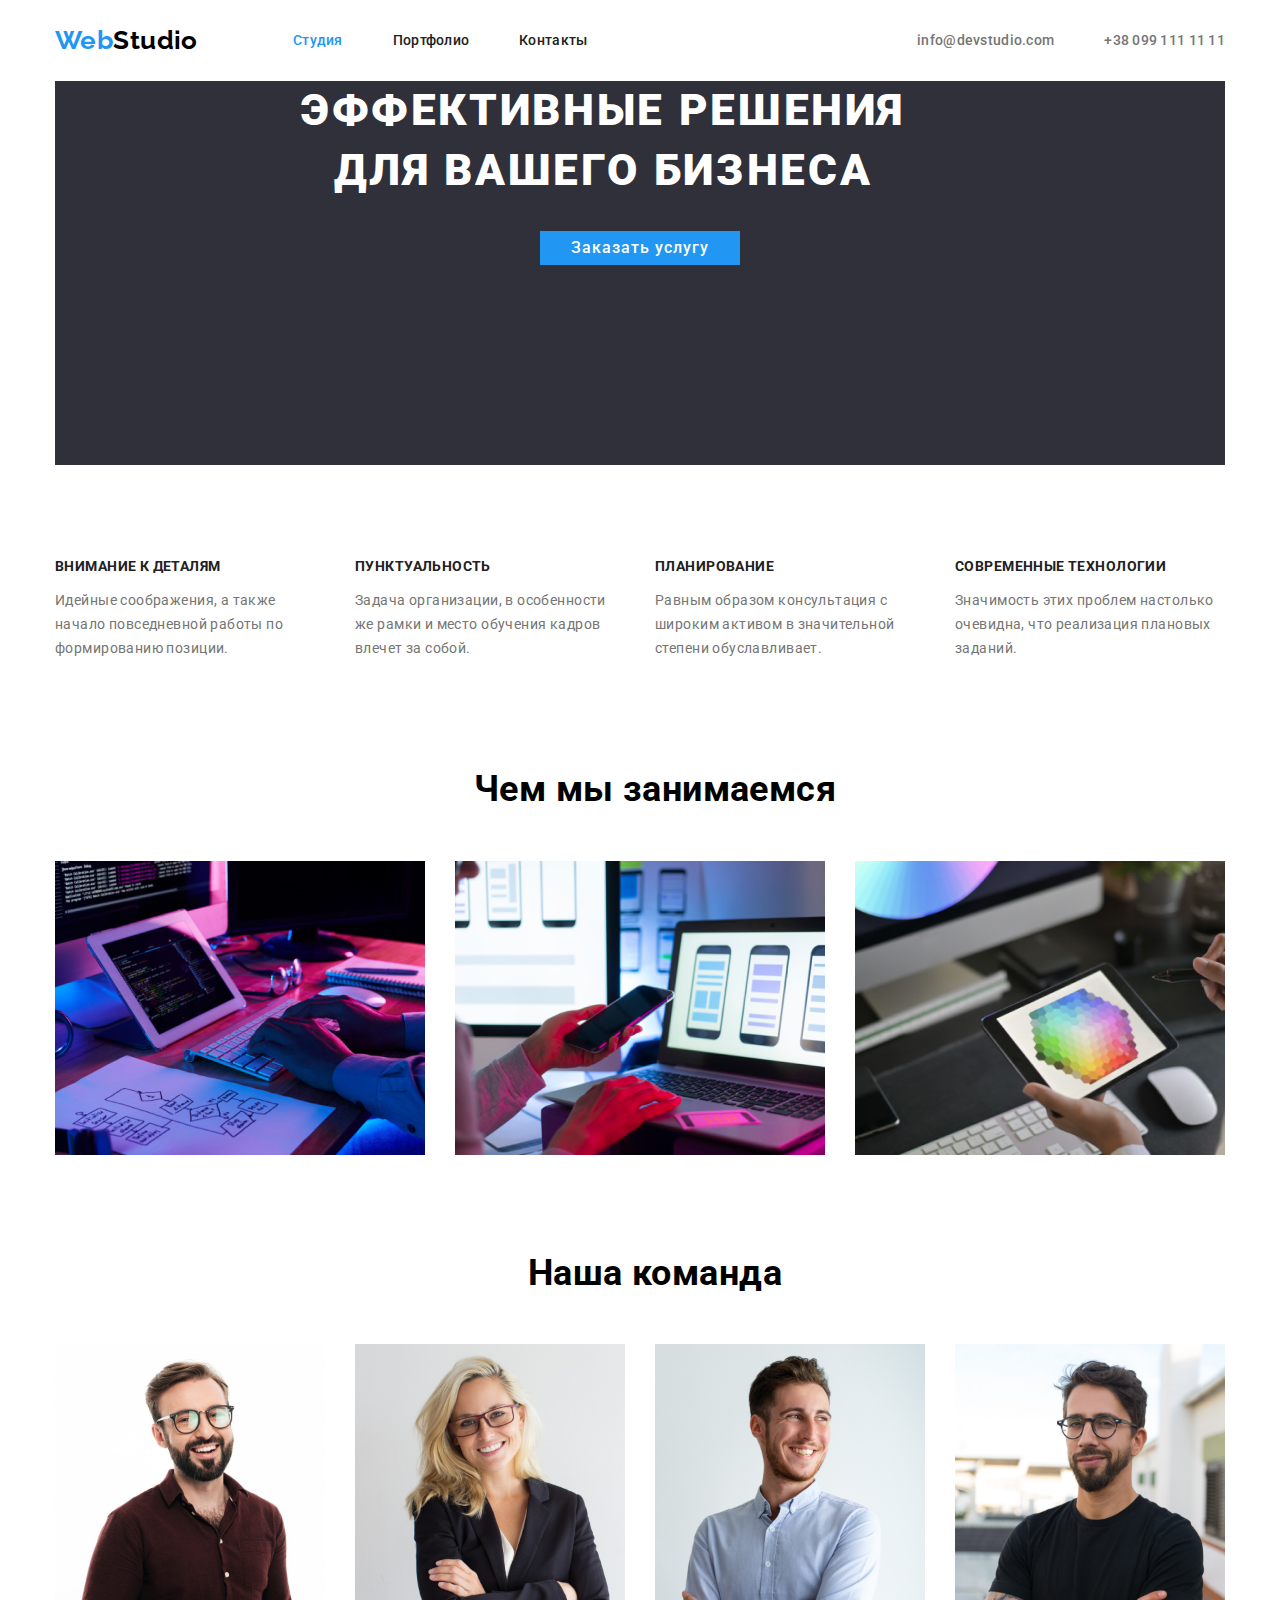
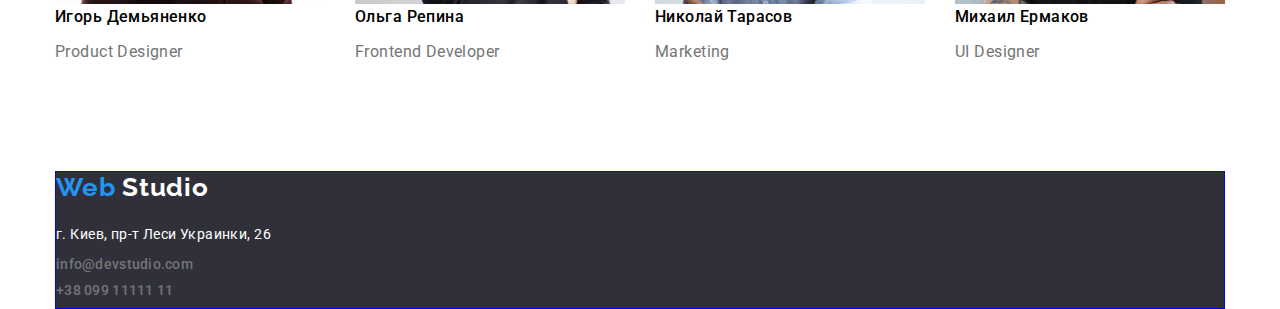
==== commit 749f1d76: "add html" ====
--- a/index.html
+++ b/index.html
@@ -46,10 +46,12 @@
     <!--Мейн контент-->
     <main>
         <!--Герой-->
-        <section class="section-hero">
-            <h1 class=" hero-title">Эффективные решения для вашего бизнеса</h1>
-            <button class="btn-light btn" type="button"> Заказать услугу</button>
-        </section>
+        <div class="hero">
+            <section class="section-hero">
+                <h1 class=" hero-title">Эффективные решения для вашего бизнеса</h1>
+                <button class="btn-light btn" type="button"> Заказать услугу</button>
+            </section>
+        </div>
     
         <!--Особенности-->
         <section class="description">
--- a/css/styles.css
+++ b/css/styles.css
@@ -146,10 +146,14 @@
 
 /* hero */
 
+.hero {
+    padding-bottom: 94px;
+}
+
+
 .section-hero {
     background-color: #2F303A;
     text-align: center;
-    padding-bottom: 94px;
 }
 
 .hero-title {
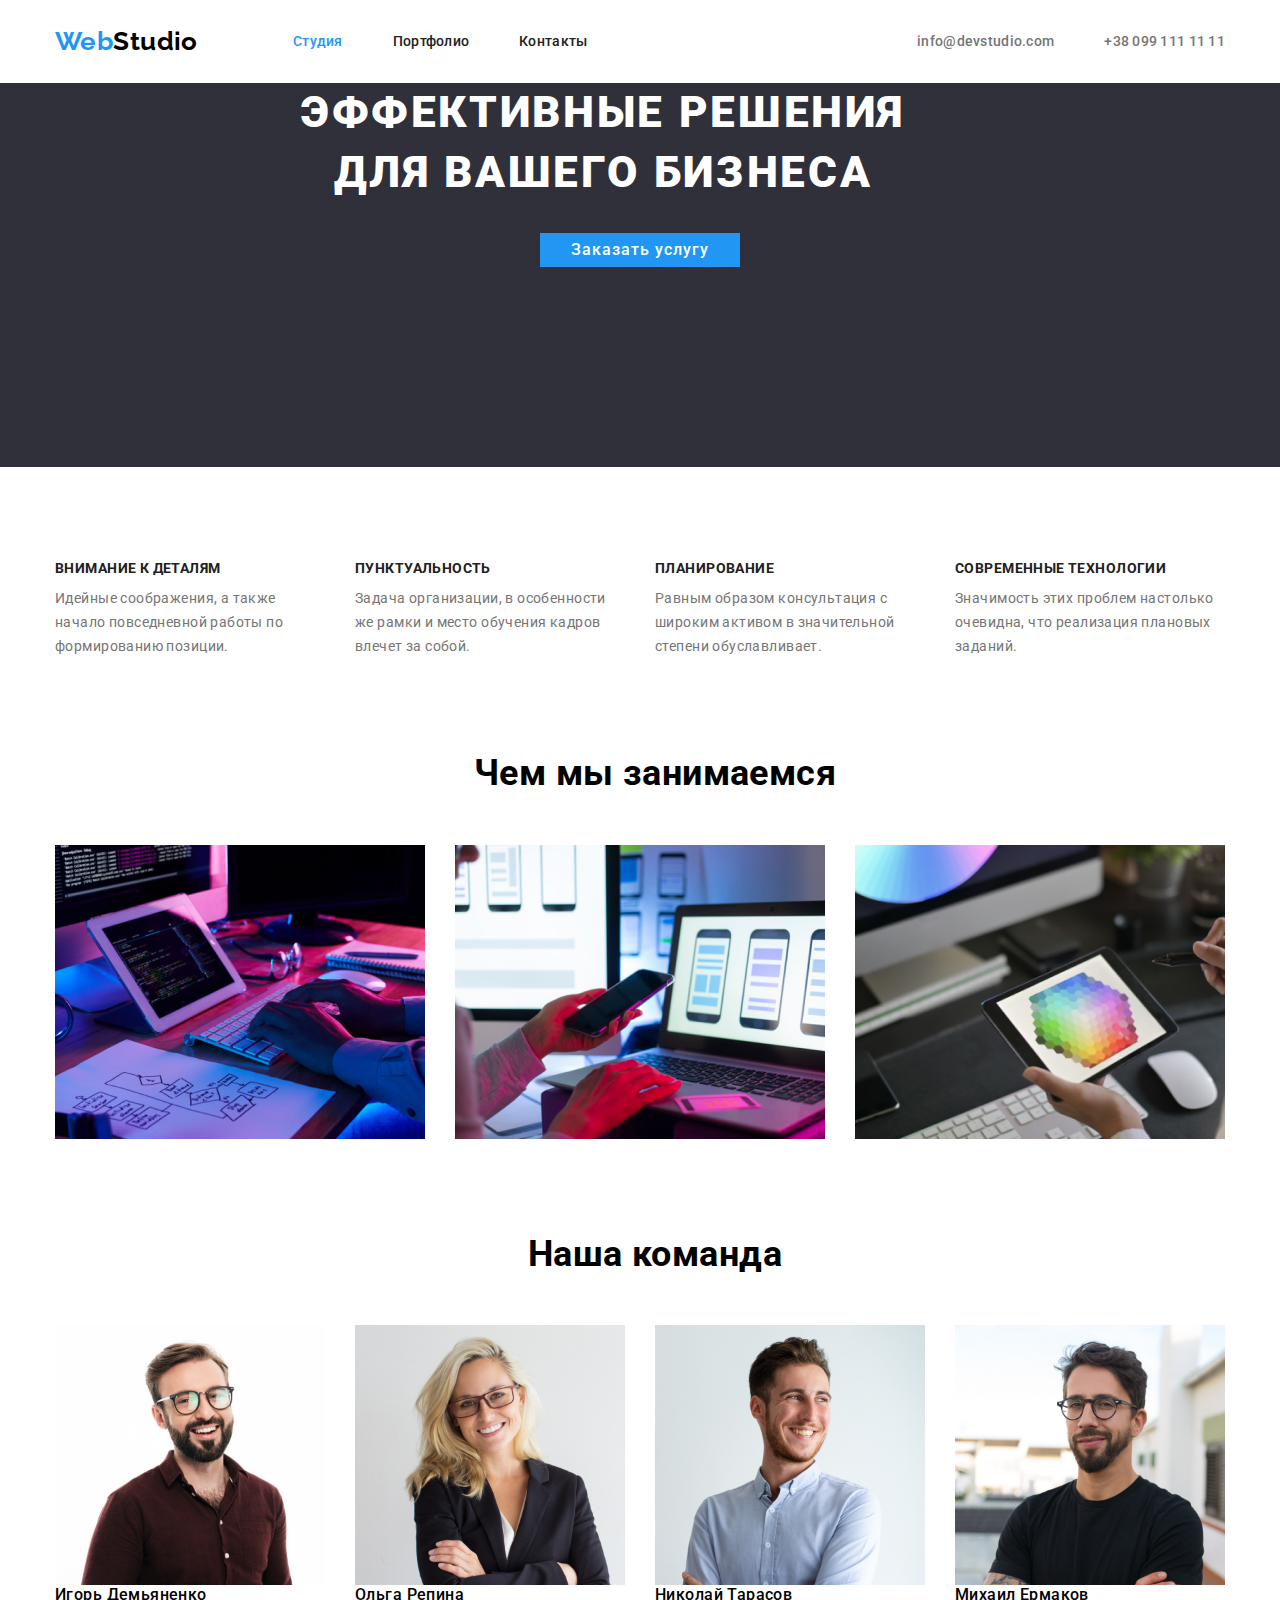
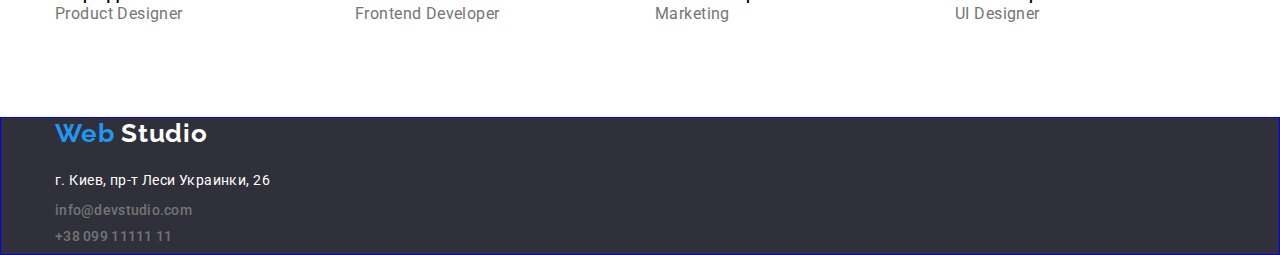
==== commit 302702af: "add section" ====
--- a/index.html
+++ b/index.html
@@ -14,143 +14,277 @@
 </head>
 <body>
     
-  <div class="container">
     <!--Шапка сайта-->
+
     <header class="header">
+
+        <div class="container">
         
         <div class="contacts">
 
         <nav class="site-nav">
+
             <a class="logo link" href="./index.html">
                 <span class="accent">Web</span>Studio
+
             </a>
+
             <ul class="nav-lists list">
-                <li class="nav-list"> <a class="nav-item link current-link" href=""> Студия </a></li>
-                <li class="nav-list"> <a class="nav-item link" href="./portfolio.html"> Портфолио </a></li>
-                <li class="nav-list"> <a class="nav-item link" href=""> Контакты </a></li>
-    
-            </ul>
+
+                <li class="nav-list"> 
+
+                    <a class="nav-item link current-link" href=""> Студия </a>
+
+                </li>
+
+                <li class="nav-list"> 
+
+                    <a class="nav-item link" href="./portfolio.html"> Портфолио </a>
+
+                </li>
+
+                <li class="nav-list"> 
+
+                    <a class="nav-item link" href=""> Контакты </a>
+
+                </li>
+    
+            </ul>
+
         </nav>
 
-
-            <ul class="contact-nav list">
-                <li class="contact-list"> <a class="contact-link link" href="mailto:info@devstudio.com ">info@devstudio.com </a>
-                </li>
-                <li class="contact-list"> <a class="contact-link link" href="tel:+380991111111">+38 099 111 11 11</a>
-                </li>
+             <ul class="contact-nav list">
+
+                <li class="contact-list">
+
+                     <a class="contact-link link" href="mailto:info@devstudio.com ">info@devstudio.com </a>
+
+                </li>
+
+                <li class="contact-list">
+
+                     <a class="contact-link link" href="tel:+380991111111">+38 099 111 11 11</a>
+
+                </li>
+
                </ul>
+
            </div>
+
+        </div>
+
+        </header>
+    
+    <!--Мейн контент-->
+
+    <main>
+
+        <!--Герой-->
         
-        </header>
-    
-    <!--Мейн контент-->
-    <main>
-        <!--Герой-->
-        <div class="hero">
             <section class="section-hero">
+
+                <div class="container">
+
                 <h1 class=" hero-title">Эффективные решения для вашего бизнеса</h1>
+
                 <button class="btn-light btn" type="button"> Заказать услугу</button>
+
+                </div>
+
             </section>
-        </div>
+        
     
         <!--Особенности-->
-        <section class="description">
-            <h2 class="visually-hidden" hidden>Особенности</h2>
+
+          <div class="container">
+       
+            <section class="description section">
+
+           <h2 class="visually-hidden" hidden>Особенности</h2>
+
             <ul class="description-lists list">
-                <li class="description-link">
+
+                <li class="description-link">
+
                     <h3 class="description-title">Внимание к деталям</h3>
+
                     <p class="description-text">Идейные соображения, а также начало повседневной работы по формированию
                         позиции.</p>
-                </li>
-                <li class="description-link">
+
+                </li>
+
+                <li class="description-link">
+
                     <h3 class="description-title">Пунктуальность</h3>
+
                     <p class="description-text">Задача организации, в особенности же рамки и место обучения кадров влечет за
                         собой.</p>
-                </li>
-                <li class="description-link">
+
+                </li>
+
+                <li class="description-link">
+
                     <h3 class="description-title">Планирование</h3>
+
                     <p class="description-text">Равным образом консультация с широким активом в значительной степени
                         обуславливает.</p>
-                </li>
-                <li class="description-link">
+
+                </li>
+
+                <li class="description-link">
+
                     <h3 class="description-title">Современные технологии</h3>
+
                     <p class="description-text">Значимость этих проблем настолько очевидна, что реализация плановых заданий.</p>
-                </li>
-            </ul>
+
+                </li>
+                
+            </ul>
+
+            </section>
+       
+        </div>
+
+    
+        <!--Чем занимаемся-->
+
+        <section class="about">
+
+            <div class="container">
+
+            <h2 class="about-title">Чем мы занимаемся</h2>
+
+            <ul class="about-list list">
+
+                <li class="about-item">
+
+                    <img class="about-img" src=" ./images/box1.jpg " alt="дизайнерские решения" width="370" height="294">
+
+                </li>
+
+                <li class="about-item">
+
+                    <img class="about-img" src="./images/box2.jpg " alt="мобильные приложения" width="370" height="294">
+
+                </li>
+
+                <li class="about-item">
+
+                    <img class="about-img" src="./images/box3.jpg " alt="дестопные приложения" width="370" height="294">
+
+                </li>
+
+            </ul>
+
+            </div>
+
         </section>
     
-        <!--Чем занимаемся-->
-        <section class="about">
-            <h2 class="about-title">Чем мы занимаемся</h2>
-            <ul class="about-list list">
-                <li class="about-item">
-                    <img class="about-img" src=" ./images/box1.jpg " alt="дизайнерские решения" width="370" height="294">
-                </li>
-                <li class="about-item">
-                    <img class="about-img" src="./images/box2.jpg " alt="мобильные приложения" width="370" height="294">
-                </li>
-                <li class="about-item">
-                    <img class="about-img" src="./images/box3.jpg " alt="дестопные приложения" width="370" height="294">
-                </li>
-            </ul>
+        <!--Наша команда-->
+
+        <section class="team section">
+
+            <div class="container">
+
+            <h2 class="team-title">Наша команда</h2>
+
+            <ul class="team-list list">
+
+                <li class="team-item">
+
+                    <img class="team-img" src="./images/photo1.img.jpg " alt="Игорь Демьяненко" width="270" height="260">
+
+                    <h3 class="team-name">Игорь Демьяненко</h3>
+
+                    <p class="team-position" lang="en">Product Designer</p>
+
+                </li>
+
+                <li class="team-item">
+
+                    <img class="team-img" src="./images/photo2.img.jpg " alt="Ольга Репина" width="270" height="260">
+
+                    <h3 class="team-name">Ольга Репина</h3>
+
+                    <p class="team-position" lang="en">Frontend Developer</p>
+
+                </li>
+
+                <li class="team-item">
+
+                    <img class="team-img" src=" ./images/photo3.img.jpg " alt="Николай Тарасов" width="270" height="260">
+
+                    <h3 class="team-name">Николай Тарасов</h3>
+
+                    <p class="team-position" lang="en">Marketing</p>
+
+                </li>
+
+                <li class="team-item">
+
+                    <img class="team-img" src=" ./images/photo4.img.jpg " alt="Михаил Ермаков" width="270" height="260">
+
+                    <h3 class="team-name">Михаил Ермаков</h3>
+
+                    <p class="team-position" lang="en">UI Designer</p>
+
+                </li>
+
+            </ul>
+
+            </div>
+
         </section>
-    
-        <!--Наша команда-->
-        <section class="team">
-            <h2 class="team-title">Наша команда</h2>
-            <ul class="team-list list">
-                <li class="team-item">
-                    <img class="team-img" src="./images/photo1.img.jpg " alt="Игорь Демьяненко" width="270" height="260">
-                    <h3 class="team-name">Игорь Демьяненко</h3>
-                    <p class="team-position" lang="en">Product Designer</p>
-                </li>
-                <li class="team-item">
-                    <img class="team-img" src="./images/photo2.img.jpg " alt="Ольга Репина" width="270" height="260">
-                    <h3 class="team-name">Ольга Репина</h3>
-                    <p class="team-position" lang="en">Frontend Developer</p>
-                </li>
-                <li class="team-item">
-                    <img class="team-img" src=" ./images/photo3.img.jpg " alt="Николай Тарасов" width="270" height="260">
-                    <h3 class="team-name">Николай Тарасов</h3>
-                    <p class="team-position" lang="en">Marketing</p>
-                </li>
-                <li class="team-item">
-                    <img class="team-img" src=" ./images/photo4.img.jpg " alt="Михаил Ермаков" width="270" height="260">
-                    <h3 class="team-name">Михаил Ермаков</h3>
-                    <p class="team-position" lang="en">UI Designer</p>
-                </li>
-            </ul>
-        </section>
+
     </main>
     
     <!--Футер-->
     <footer class="footer">
+
+        <div class="container">
     
         <div class="footer-logo">
+
             <a class="logo link" href="./index.html">
                 <span class="accent">Web</span> <span class="footer-logo">Studio</span>
+
             </a>
+
         </div>
     
         <address class="address">
+
             <ul class="footer-contsct-list list">
+
                 <li class="footer-contact-item">
+
                     <a class="footer-contact-address link" href="https://goo.gl/maps/xG7EDQAWDE6oh7qR7" target="_blank"
                         rel="noopener noreferrer">г. Киев, пр-т Леси Украинки, 26
                     </a>
-                </li>
+
+                </li>
+
                 <li class="footer-contact-item">
+
                     <a class="contact-link nav-link link" href="mailto:info@devstudio.com ">info@devstudio.com </a>
-                </li>
+
+                </li>
+
                 <li class="footer-contact-item">
+
                     <a class="contact-link nav-link link" href="tel:+380991111111">+38 099 11111 11</a>
-                </li>
-            </ul>
+
+                </li>
+
+            </ul>
+
         </address>
     
-    
-    </footer>
-    
-  </div>
- </body>
- </html>+     </div>
+
+     </footer>
+    
+     </div>
+
+    </body>
+    </html>--- a/css/styles.css
+++ b/css/styles.css
@@ -1,5 +1,12 @@
 html {
     box-sizing: border-box;
+}
+
+
+*,
+*::before,
+*::after {
+    box-sizing: inherit;
 }
 
 .container {
@@ -11,17 +18,6 @@
     margin: auto;
 }
 
-
-
-
-*,
-*::before,
-*::after {
-    box-sizing: inherit;
-}
-
-
-
 :root {
 --primary-white-color:#FFFFFF;
 --logo-color:#000000;
@@ -51,18 +47,31 @@
  
  h1, 
  h2, 
- h3 {
+ h3,
+ h4,
+ h5,
+ h6,
+ p {
    padding: 0;
    margin: 0;
  }
+
+ img {
+     display: block;
+     max-width: 100%;
+     height: auto;
+ }
+
 /* header */
  
+.header {
+    border: 1px solid transparent;
+}
+
 .site-nav {
     display: flex;
     align-items: center;
 }
-
-
 
  .logo {
      width: 145px;
@@ -142,18 +151,17 @@
     color: var(--accent-color)
 } 
 
- 
+ .section {
+    padding-top: 94px;
+    padding-bottom: 94px;
+ }
 
 /* hero */
-
-.hero {
-    padding-bottom: 94px;
-}
-
 
 .section-hero {
     background-color: #2F303A;
     text-align: center;
+
 }
 
 .hero-title {
@@ -167,6 +175,7 @@
   line-height: 1.36;
   text-transform: uppercase;
   letter-spacing: 0.06em;
+  text-align: center;
 }
   
 .btn,
@@ -178,7 +187,7 @@
      font-size: 16px;
      line-height: 1.88;
      letter-spacing: 0.06em;
-        
+    
     }
     
   .btn:hover,
@@ -226,7 +235,6 @@
 
 .description {
     width: 1170px; 
-    padding-bottom: 94px;
 }
 
 .description-title {
@@ -258,9 +266,6 @@
 margin-right: 0px;
 }
    
-.about {
-    padding-bottom: 94px;
-}
 .about-title {
     width: 376px;
     margin-left: 412px;
@@ -285,7 +290,6 @@
 .team-item:nth-child(4n) {
     margin-right: 0px;
 }
-
 
 
 .team {
@@ -328,8 +332,6 @@
 .footer {
     background-color: #2F303A;
     border: 1px solid blue;
-
-    
 }
 .address {
     font-style: normal;
@@ -367,7 +369,6 @@
 }
 
 .btn-item {
-    margin-top: 94px;
     margin-right: 30px;
     margin-bottom: 50px;
 }
@@ -376,10 +377,10 @@
     margin-right: 0px;
 }
 
-.card {
-    padding-bottom: 94px;
-}
-
+.card-wrapper {
+border: 1px solid #eeee;
+border-top: none;
+}
 
 .card-title {
    font-weight: 700;
@@ -403,7 +404,7 @@
 }
 
 .card-list img {
-margin-bottom: 20px;
+  margin-bottom: 20px;
 }
 
 .card-list h2 {
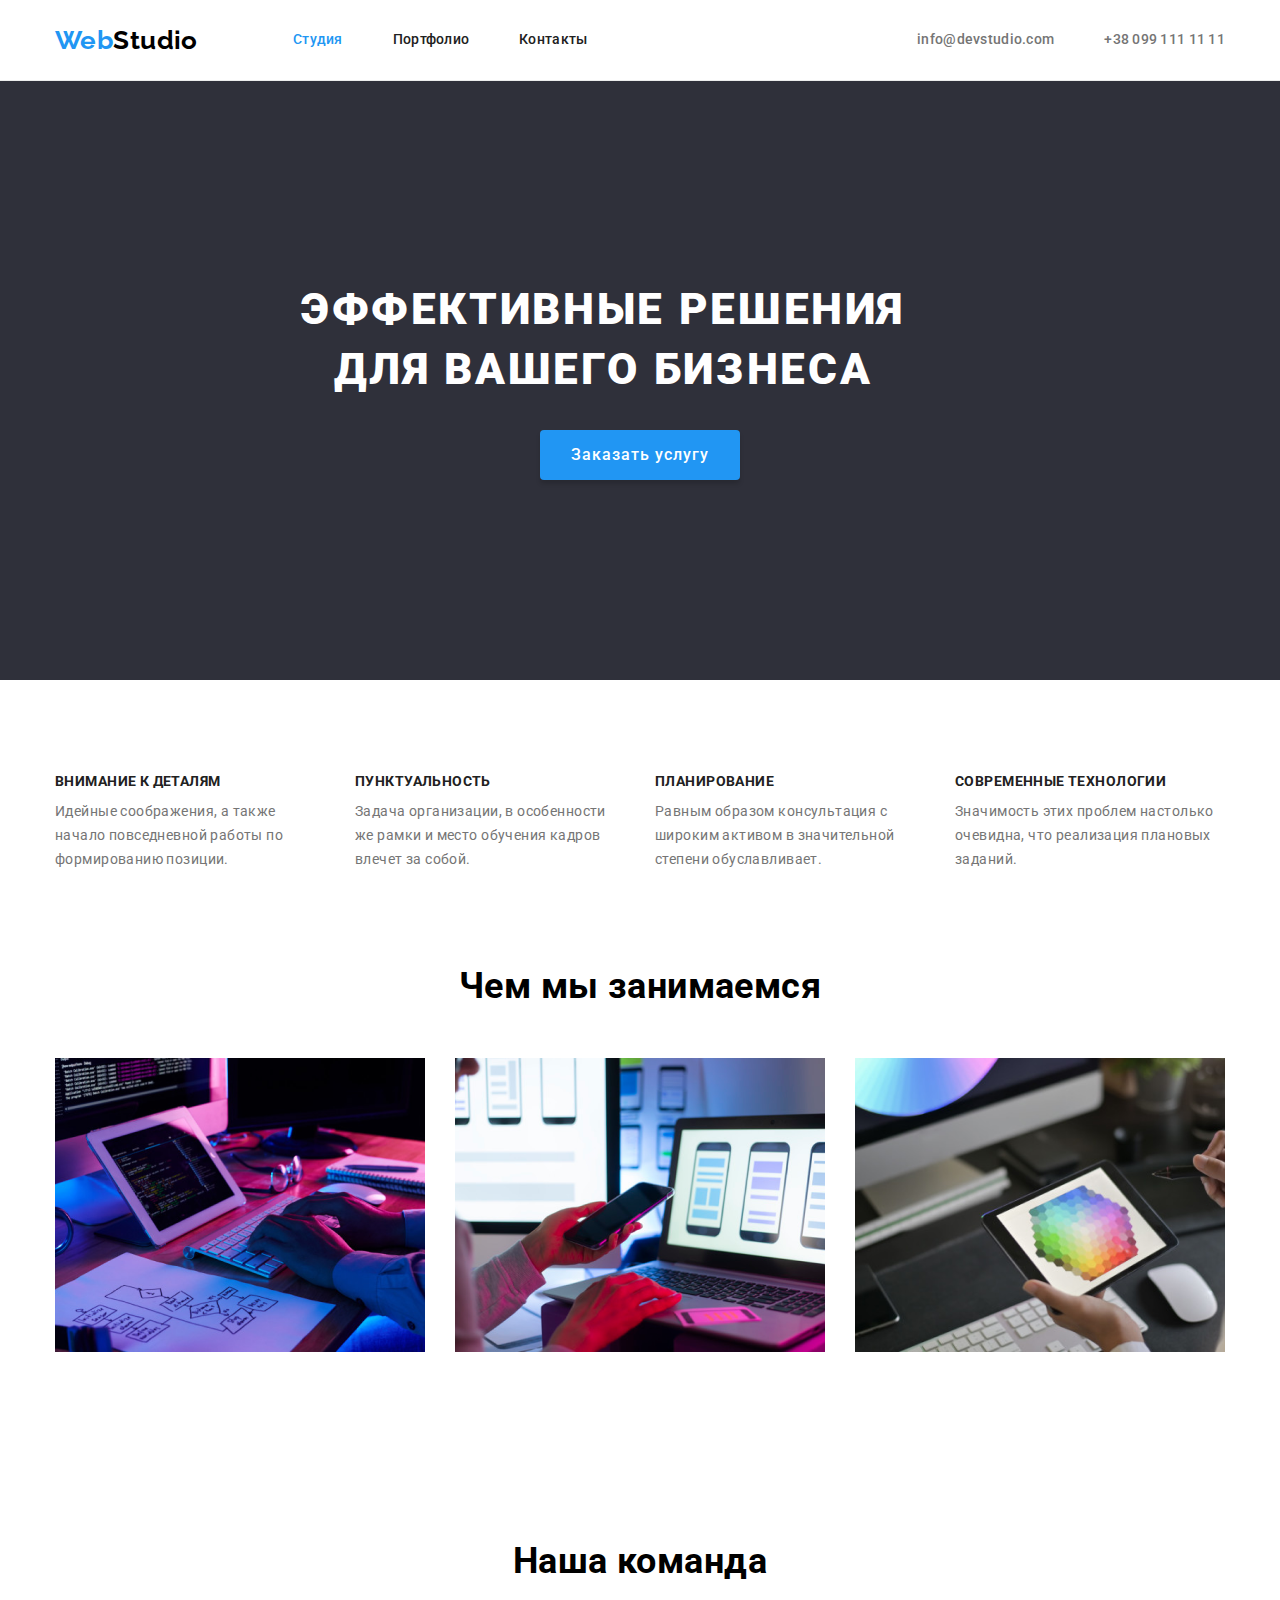
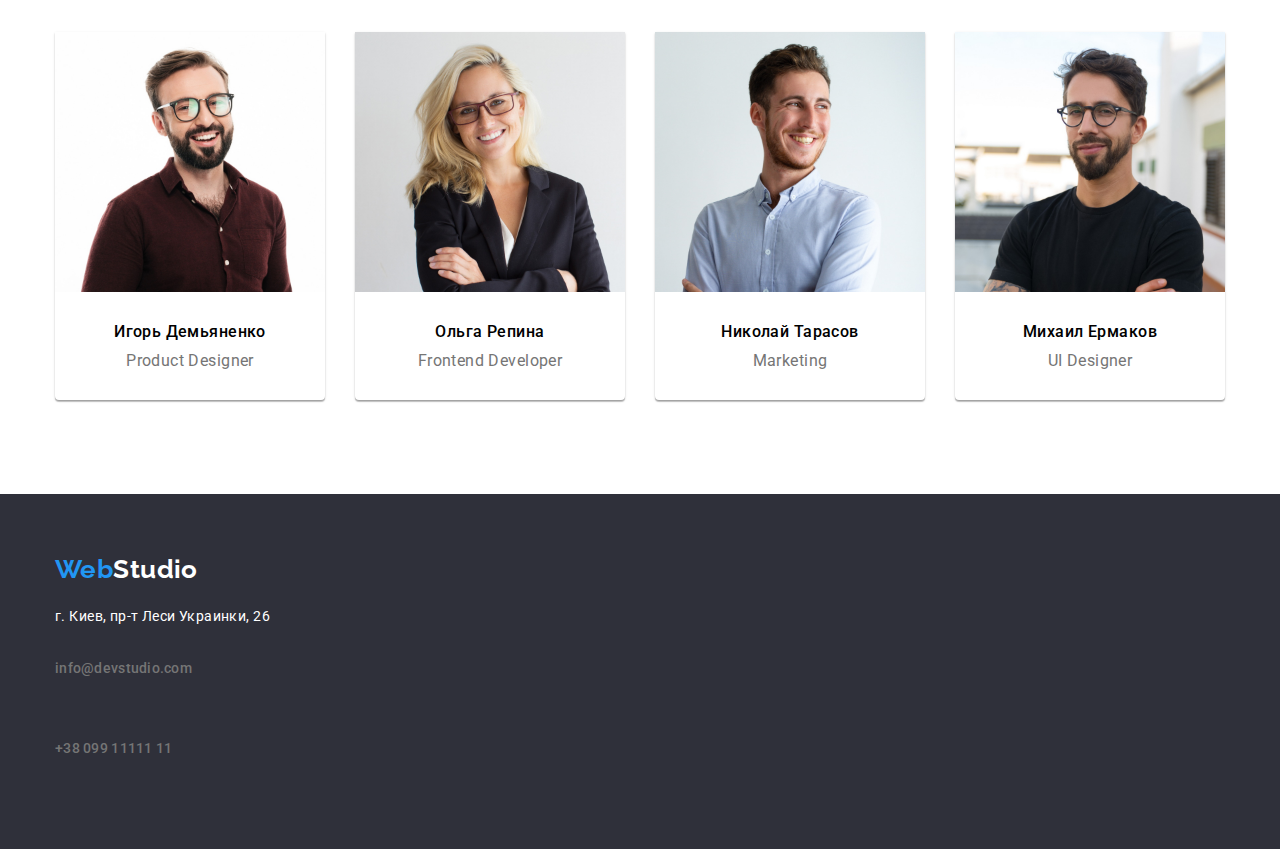
==== commit 5f71a76b: "add css" ====
--- a/index.html
+++ b/index.html
@@ -96,9 +96,9 @@
     
         <!--Особенности-->
 
-          <div class="container">
-       
-            <section class="description section">
+           <section class="description section">
+
+            <div class="container">
 
            <h2 class="visually-hidden" hidden>Особенности</h2>
 
@@ -141,14 +141,16 @@
                 
             </ul>
 
+            </div>
+
             </section>
        
-        </div>
+       
 
     
         <!--Чем занимаемся-->
 
-        <section class="about">
+        <section class="about section">
 
             <div class="container">
 
@@ -194,9 +196,13 @@
 
                     <img class="team-img" src="./images/photo1.img.jpg " alt="Игорь Демьяненко" width="270" height="260">
 
-                    <h3 class="team-name">Игорь Демьяненко</h3>
-
-                    <p class="team-position" lang="en">Product Designer</p>
+                    <div class="wrapper">
+
+                        <h3 class="team-name">Игорь Демьяненко</h3>
+                        
+                        <p class="team-position" lang="en">Product Designer</p>
+
+                    </div>
 
                 </li>
 
@@ -204,9 +210,13 @@
 
                     <img class="team-img" src="./images/photo2.img.jpg " alt="Ольга Репина" width="270" height="260">
 
-                    <h3 class="team-name">Ольга Репина</h3>
-
-                    <p class="team-position" lang="en">Frontend Developer</p>
+                    <div class="wrapper">
+
+                        <h3 class="team-name">Ольга Репина</h3>
+                        
+                        <p class="team-position" lang="en">Frontend Developer</p>
+
+                    </div>
 
                 </li>
 
@@ -214,20 +224,27 @@
 
                     <img class="team-img" src=" ./images/photo3.img.jpg " alt="Николай Тарасов" width="270" height="260">
 
+                   <div class="wrapper">
+
                     <h3 class="team-name">Николай Тарасов</h3>
-
+                    
                     <p class="team-position" lang="en">Marketing</p>
 
+                   </div>
+
                 </li>
 
                 <li class="team-item">
 
                     <img class="team-img" src=" ./images/photo4.img.jpg " alt="Михаил Ермаков" width="270" height="260">
 
-                    <h3 class="team-name">Михаил Ермаков</h3>
-
-                    <p class="team-position" lang="en">UI Designer</p>
-
+                    <div class="wrapper">
+
+                        <h3 class="team-name">Михаил Ермаков</h3>
+                        
+                        <p class="team-position" lang="en">UI Designer</p>
+
+                    </div>
                 </li>
 
             </ul>
@@ -243,14 +260,11 @@
 
         <div class="container">
     
-        <div class="footer-logo">
-
-            <a class="logo link" href="./index.html">
-                <span class="accent">Web</span> <span class="footer-logo">Studio</span>
+            <a class="footer-logo link" href="./index.html">
+                <span class="accent">Web</span>Studio
 
             </a>
 
-        </div>
     
         <address class="address">
 
--- a/css/styles.css
+++ b/css/styles.css
@@ -13,16 +13,16 @@
     width: 1200px;
     padding-left: 15px;
     padding-right: 15px;
-    margin-left: 15px;
-    margin-right: 15px;
-    margin: auto;
+    margin: 0 auto;
 }
 
 :root {
 --primary-white-color:#FFFFFF;
 --logo-color:#000000;
 --secondary-text-color:#212121;
---accent-color:#2196F3;
+
+--primary-text-color:#757575;
+--accent-color: #2196F3;
 }
 
 
@@ -32,7 +32,7 @@
    font-family: 'Roboto';
    font-size: 14px;
    letter-spacing: 0.03em;
-   background-color: var(--primary-white-color) 
+   background-color: var(--primary-white-color); 
  }
 
  .link {
@@ -65,7 +65,7 @@
 /* header */
  
 .header {
-    border: 1px solid transparent;
+   outline: 1px solid #ECECEC;
 }
 
 .site-nav {
@@ -79,22 +79,24 @@
      font-weight: 700;
      font-size: 26px;
      line-height: 1.19;
-     color: var(--logo-color) 
+     color: var(--logo-color);
  }
 
 .nav-lists {
     display: flex;
     margin-left: 93px;
-}
-
-
-.nav-list:not(:last-child) {
+    
+}
+
+
+.nav-list {
     margin-right: 50px;
-
-}
+}
+
+
 .nav-lists .nav-item {
-   padding-top: 32px; 
-   padding-bottom: 32px;
+   /* padding-top: 32px; 
+   padding-bottom: 32px; */
    display: block
 
 
@@ -107,7 +109,7 @@
     letter-spacing: 0.02em;
 }
 .nav-item {
-    color :var(--secondary-text-color)
+    color :var(--secondary-text-color);
 }
 
 .contacts {
@@ -117,13 +119,14 @@
 .contact-nav {
     display: flex;
     margin-left: auto;
+    /* margin-top: 32px;
+    margin-bottom: 32px;
+     */
 }
 
 
 .contact-list {
-   padding-top: 32px;
-   padding-bottom: 32px;
-
+  
 }
  
 .contact-list + .contact-list {
@@ -131,7 +134,9 @@
 }
 
 .contact-link {
-    color: #757575;
+    display: inline-block;
+    padding: 32px 0;
+    color: var(--primary-text-color);
 }
 
 .contact-link:focus,
@@ -148,7 +153,7 @@
  }
 
 .current-link {
-    color: var(--accent-color)
+    color: var(--accent-color);
 } 
 
  .section {
@@ -161,6 +166,7 @@
 .section-hero {
     background-color: #2F303A;
     text-align: center;
+    padding: 200px 0;
 
 }
 
@@ -180,27 +186,37 @@
   
 .btn,
 .btn-light {
-     border: 1px solid transparent;
+     border: none;
      cursor: pointer;
+     border-radius: 4px;
+     padding: 6px 22px;
      font-family: inherit;
      font-weight: 500;
      font-size: 16px;
      line-height: 1.88;
      letter-spacing: 0.06em;
+     background-color: #faf4fa;
     
     }
     
   .btn:hover,
   .btn:focus {
     color:#FFFFFF;
-    background-color: #2196F3;
+    background-color: var(--accent-color);
     
 }
 .btn-light {
-    width: 200px;
-    margin-bottom: 200px;
+    box-shadow: 0px 4px 4px rgba(0  0  0  / 15%);
+    border-radius: 4px;
+    padding: 10px 31px;
     color: #FFFFFF;
-    background-color: #2196F3;
+    background-color: var(--accent-color);
+}
+
+.btn-active:active {
+    background-color: var(--accent-color);
+    color: #FFFFFF;
+
 }
 
 .visually-hidden {
@@ -234,7 +250,7 @@
 }
 
 .description {
-    width: 1170px; 
+   
 }
 
 .description-title {
@@ -243,23 +259,28 @@
     font-size: 14px;
     line-height: 1.14;
     text-transform: uppercase;
-    color: var(--secondary-text-color)
+    color: var(--secondary-text-color);
 }
 
 .description-text {
-    color: #757575;
+    color: var(--primary-text-color);
     line-height: 1.71;
 }
 
 
 /* about */
 
+.about {
+    padding-top: 0;
+}
+
 .about-list {
     display: flex;
+    justify-content: space-between;
 }
 
 .about-item {
-margin-right: 30px;
+
 }
 
 .about-item:nth-child(3n) {
@@ -267,9 +288,7 @@
 }
    
 .about-title {
-    width: 376px;
-    margin-left: 412px;
-    margin-bottom: 50px;
+   margin-bottom: 50px;
 }
 
 
@@ -278,13 +297,13 @@
 .team-list {
     display: flex;
     flex-wrap: wrap;
-    margin-right: -30px;
+  justify-content: space-between;
     }
 
 .team-item {
-    width: 270px;
-    margin-right: 30px;
-    margin-bottom: 94px;
+    background: var(--primary-white-color);
+    box-shadow: 0px 1px 3px rgba(0, 0, 0, 0.12), 0px 1px 1px rgba(0, 0, 0, 0.14), 0px 2px 1px rgba(0, 0, 0, 0.2);
+    border-radius: 0px 0px 4px 4px;
 }
 
 .team-item:nth-child(4n) {
@@ -293,12 +312,11 @@
 
 
 .team {
-    padding-bottom: 0;
+background-color: var(--primary-white-color);
 }
 
 .team-title {
-    width: 264px;
-    margin-left: 468px;
+    
     margin-bottom: 50px;
 }
 
@@ -310,36 +328,50 @@
 }
 
 .team-name {
-
+margin-bottom: 10px;
       font-weight: 500;
       font-size: 16px;
       line-height: 1.19;     
 }
 
 .team-position {
-      color: #757575;
+      color: var(--primary-text-color);
       font-size: 16px;
       line-height: 1.19;       
 }
 
- 
+ .wrapper {
+    text-align: center;
+    padding-top: 30px;
+    padding-bottom: 30px;
+
+ }
 /* footer */
 
 .footer-logo {
-    margin-bottom: 20px;
+        display: inline-block;
+        margin-bottom: 20px;
+        width: 145px;
+        font-family: 'Raleway';
+        font-weight: 700;
+        font-size: 26px;
+        line-height: 1.19;
+        color: #FFFFFF;
+    
+
 }
 
 .footer {
+    padding: 60px 0;
     background-color: #2F303A;
-    border: 1px solid blue;
+    
 }
 .address {
     font-style: normal;
 }
 
-.address li {
-    margin-bottom: 9px;
-}
+
+    
 
 
 .footer-contact-address {
@@ -348,14 +380,7 @@
     letter-spacing: 0.03em;
 }
 
-.footer-logo {
-       font-family: 'Raleway';
-       font-weight: 700;
-      font-size: 26px;
-      line-height: 1.19x;
-      letter-spacing: 0.03em;
-      color:var(--primary-white-color)
-}
+
 
 
 /* portfolio */
@@ -387,11 +412,11 @@
     font-size: 18px;
     line-height: 2;
     letter-spacing: 0.06em;
-    color: var(--logo-color)
+    color: var(--logo-color);
 }
 
 .card-text {
-    color: #757575;
+    color: var(--primary-text-color);
     font-size: 16px;
     line-height: 1.88;
 }
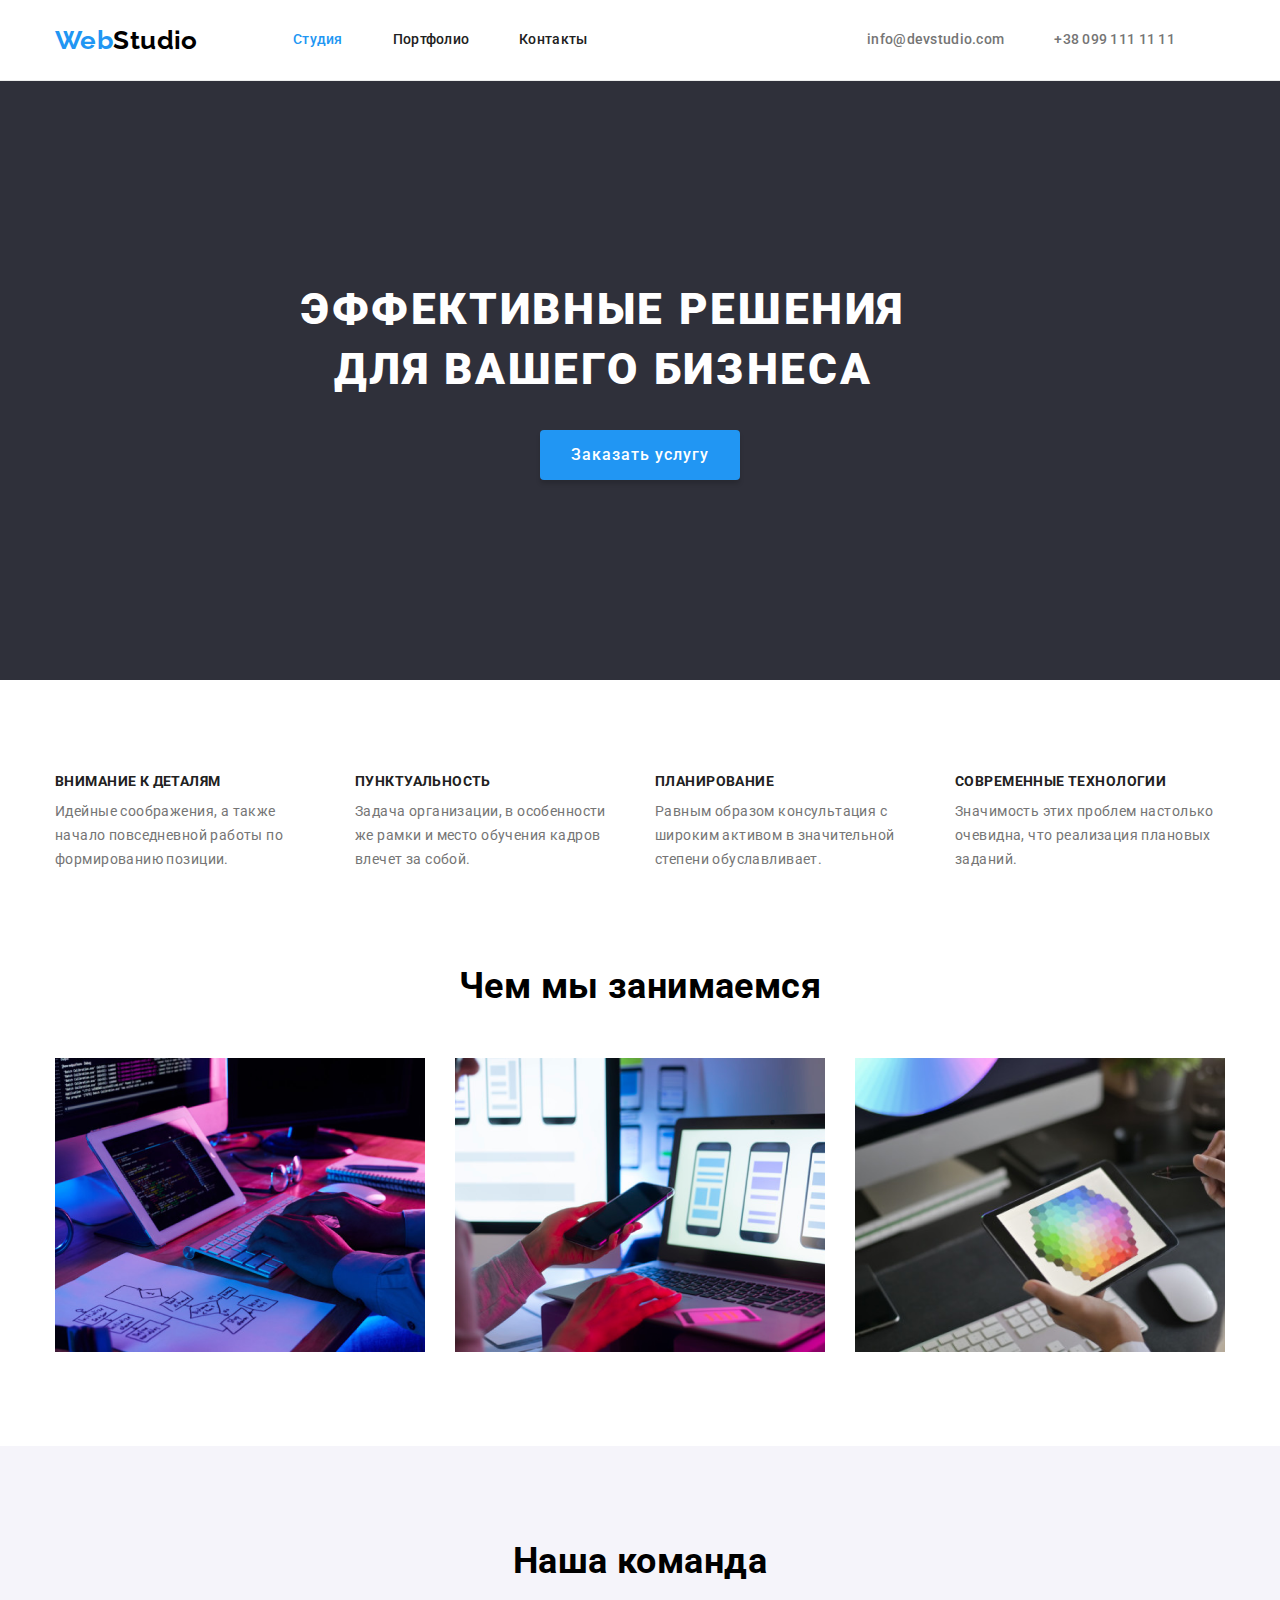
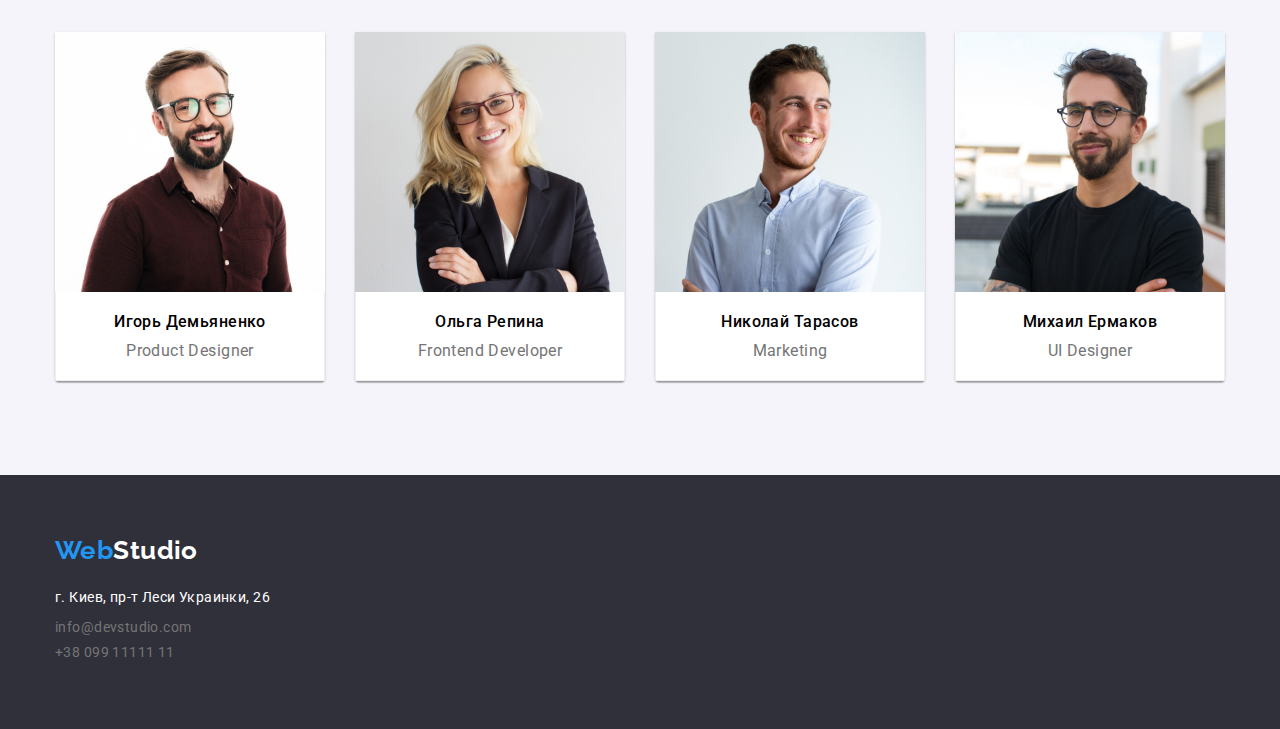
==== commit 5108a861: "add css" ====
--- a/index.html
+++ b/index.html
@@ -57,13 +57,13 @@
 
                 <li class="contact-list">
 
-                     <a class="contact-link link" href="mailto:info@devstudio.com ">info@devstudio.com </a>
+                     <a class="contact-links contact-link link" href="mailto:info@devstudio.com ">info@devstudio.com </a>
 
                 </li>
 
                 <li class="contact-list">
 
-                     <a class="contact-link link" href="tel:+380991111111">+38 099 111 11 11</a>
+                     <a class="contact-links contact-link link" href="tel:+380991111111">+38 099 111 11 11</a>
 
                 </li>
 
@@ -256,6 +256,7 @@
     </main>
     
     <!--Футер-->
+
     <footer class="footer">
 
         <div class="container">
@@ -265,7 +266,6 @@
 
             </a>
 
-    
         <address class="address">
 
             <ul class="footer-contsct-list list">
@@ -280,13 +280,13 @@
 
                 <li class="footer-contact-item">
 
-                    <a class="contact-link nav-link link" href="mailto:info@devstudio.com ">info@devstudio.com </a>
+                    <a class="footer-link contact-links link" href="mailto:info@devstudio.com ">info@devstudio.com </a>
 
                 </li>
 
                 <li class="footer-contact-item">
 
-                    <a class="contact-link nav-link link" href="tel:+380991111111">+38 099 11111 11</a>
+                    <a class="footer-link contact-links link" href="tel:+380991111111">+38 099 11111 11</a>
 
                 </li>
 
@@ -298,7 +298,6 @@
 
      </footer>
     
-     </div>
 
     </body>
     </html>--- a/css/styles.css
+++ b/css/styles.css
@@ -20,7 +20,7 @@
 --primary-white-color:#FFFFFF;
 --logo-color:#000000;
 --secondary-text-color:#212121;
-
+--text-color:#FFFFFF;
 --primary-text-color:#757575;
 --accent-color: #2196F3;
 }
@@ -84,8 +84,7 @@
 
 .nav-lists {
     display: flex;
-    margin-left: 93px;
-    
+    margin-left: 93px;  
 }
 
 
@@ -95,11 +94,7 @@
 
 
 .nav-lists .nav-item {
-   /* padding-top: 32px; 
-   padding-bottom: 32px; */
-   display: block
-
-
+   display: block;
 }
    
 .nav-item,
@@ -107,9 +102,7 @@
     font-weight: 500;
     line-height: 1.14;
     letter-spacing: 0.02em;
-}
-.nav-item {
-    color :var(--secondary-text-color);
+    color: var(--secondary-text-color);
 }
 
 .contacts {
@@ -119,18 +112,10 @@
 .contact-nav {
     display: flex;
     margin-left: auto;
-    /* margin-top: 32px;
-    margin-bottom: 32px;
-     */
-}
-
+}
 
 .contact-list {
-  
-}
- 
-.contact-list + .contact-list {
-    margin-left: 50px;
+    margin-right: 50px; 
 }
 
 .contact-link {
@@ -139,8 +124,8 @@
     color: var(--primary-text-color);
 }
 
-.contact-link:focus,
-.contact-link:hover{
+.contact-links:focus,
+.contact-links:hover{
     color: var(--accent-color);
 
 }
@@ -167,7 +152,6 @@
     background-color: #2F303A;
     text-align: center;
     padding: 200px 0;
-
 }
 
 .hero-title {
@@ -196,27 +180,25 @@
      line-height: 1.88;
      letter-spacing: 0.06em;
      background-color: #faf4fa;
-    
     }
     
   .btn:hover,
   .btn:focus {
-    color:#FFFFFF;
-    background-color: var(--accent-color);
-    
-}
+    color:var(--text-color);
+    background-color: var(--accent-color); 
+}
+
 .btn-light {
     box-shadow: 0px 4px 4px rgba(0  0  0  / 15%);
     border-radius: 4px;
     padding: 10px 31px;
-    color: #FFFFFF;
+    color: var(--text-color);
     background-color: var(--accent-color);
 }
 
-.btn-active:active {
+.btn.active {
     background-color: var(--accent-color);
-    color: #FFFFFF;
-
+    color:var(--text-color);
 }
 
 .visually-hidden {
@@ -249,10 +231,6 @@
     margin-right: 0px;
 }
 
-.description {
-   
-}
-
 .description-title {
     margin-bottom: 10px;
     font-weight: 700;
@@ -279,10 +257,6 @@
     justify-content: space-between;
 }
 
-.about-item {
-
-}
-
 .about-item:nth-child(3n) {
 margin-right: 0px;
 }
@@ -297,7 +271,7 @@
 .team-list {
     display: flex;
     flex-wrap: wrap;
-  justify-content: space-between;
+    justify-content: space-between;
     }
 
 .team-item {
@@ -312,12 +286,11 @@
 
 
 .team {
-background-color: var(--primary-white-color);
+    background: #F5F4FA; 
 }
 
 .team-title {
-    
-    margin-bottom: 50px;
+   margin-bottom: 50px;
 }
 
 .about-title,
@@ -328,7 +301,7 @@
 }
 
 .team-name {
-margin-bottom: 10px;
+      margin-bottom: 10px;
       font-weight: 500;
       font-size: 16px;
       line-height: 1.19;     
@@ -341,11 +314,14 @@
 }
 
  .wrapper {
-    text-align: center;
-    padding-top: 30px;
-    padding-bottom: 30px;
-
- }
+        border: 1px solid #eeee;
+        border-top: none;
+        padding-top: 20px;
+        padding-bottom: 20px;
+       text-align: center;
+ }
+
+
 /* footer */
 
 .footer-logo {
@@ -356,9 +332,7 @@
         font-weight: 700;
         font-size: 26px;
         line-height: 1.19;
-        color: #FFFFFF;
-    
-
+        color:var(--text-color);
 }
 
 .footer {
@@ -367,11 +341,12 @@
     
 }
 .address {
-    font-style: normal;
-}
-
-
-    
+    font-style: normal;   
+}
+
+.footer-link {
+    color: var(--primary-text-color);
+}
 
 
 .footer-contact-address {
@@ -380,7 +355,9 @@
     letter-spacing: 0.03em;
 }
 
-
+.footer-contact-item {
+    margin-bottom: 9px;
+}
 
 
 /* portfolio */
@@ -389,8 +366,7 @@
     display: flex;
     flex-wrap: wrap;
     justify-content: center;
-    align-items: center;
-    margin-right: -30px;
+
 }
 
 .btn-item {
@@ -405,14 +381,18 @@
 .card-wrapper {
 border: 1px solid #eeee;
 border-top: none;
+padding-top: 20px;
+padding-bottom: 20px;
+
 }
 
 .card-title {
-   font-weight: 700;
+    font-weight: 700;
     font-size: 18px;
     line-height: 2;
     letter-spacing: 0.06em;
     color: var(--logo-color);
+    margin-bottom: 4px;
 }
 
 .card-text {
@@ -425,16 +405,9 @@
 .card-list {
     display: flex;
     flex-wrap: wrap;
-
-}
-
-.card-list img {
-  margin-bottom: 20px;
-}
-
-.card-list h2 {
-    margin-bottom: 4px;
-}
+    justify-content: space-between;
+}
+
 
 
 .card-link {
